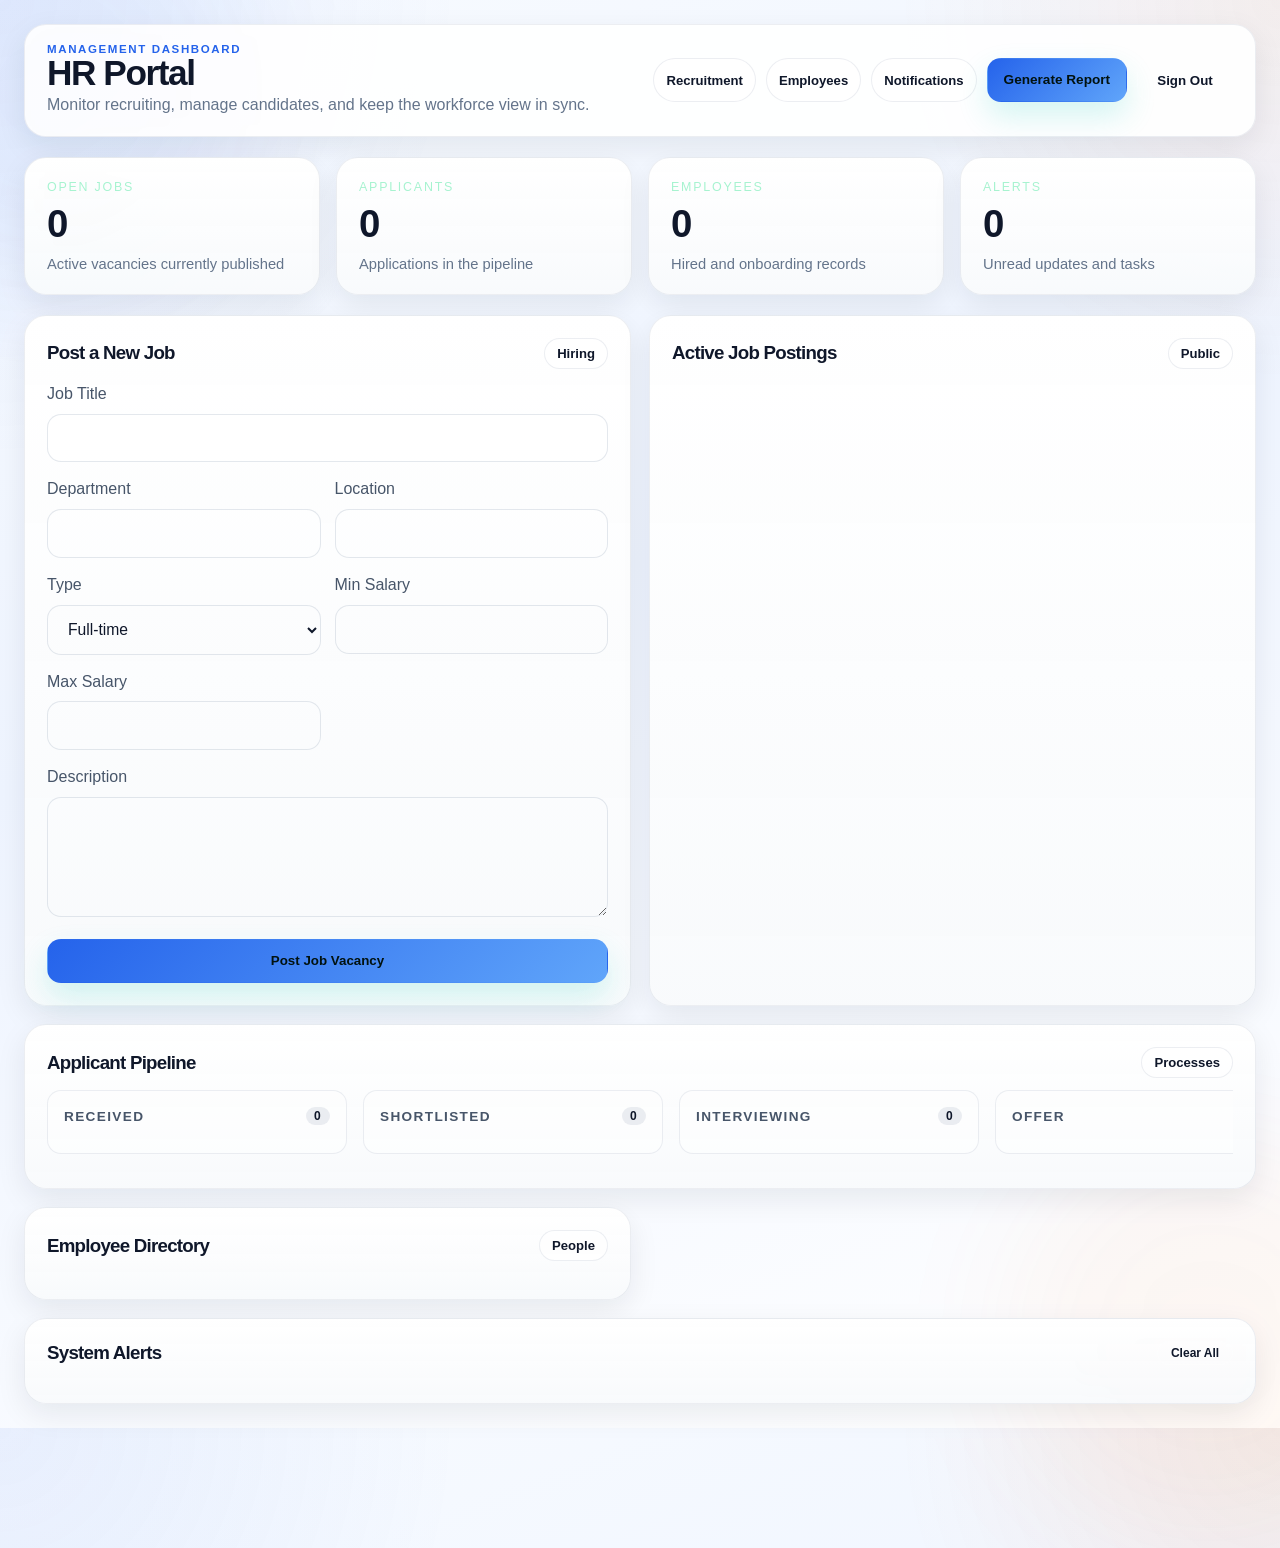
==== hr.html @ 225e4c5a "Initial commit: Complete HR and Applicant Portals with Supabase integration" ====
<!DOCTYPE html>
<html lang="en">
<head>
  <meta charset="UTF-8" />
  <meta name="viewport" content="width=device-width, initial-scale=1.0" />
  <title>Dagyes Group | HR Dashboard</title>
  <link rel="stylesheet" href="styles.css" />
</head>
<body class="animate-in">
  <div class="shell">
    <div id="status-banner" class="banner" hidden></div>

    <header class="page-header">
      <div>
        <div class="topline">Management Dashboard</div>
        <h1 id="profile-name" class="page-title">HR Portal</h1>
        <p class="subtle">Monitor recruiting, manage candidates, and keep the workforce view in sync.</p>
      </div>
      <div class="helper-row">
        <!-- Added Navigation Tags -->
        <span class="chip" data-scroll-to="job-form-section">Recruitment</span>
        <span class="chip" data-scroll-to="employee-list">Employees</span>
        <span class="chip" data-scroll-to="notification-list">Notifications</span>
        <!-- Added Report Button -->
        <button id="generate-report-btn" class="button button-primary" style="padding: 0.45rem 1rem; font-size: 0.85rem;">Generate Report</button>
        <button id="sign-out-button" class="button button-secondary">Sign Out</button>
      </div>
    </header>

    <section class="panel-grid">
      <article class="panel-card">
        <span class="metric-label">Open Jobs</span>
        <strong id="hr-metric-jobs" class="metric-value">0</strong>
        <span class="metric-foot">Active vacancies currently published</span>
      </article>
      <article class="panel-card">
        <span class="metric-label">Applicants</span>
        <strong id="hr-metric-applicants" class="metric-value">0</strong>
        <span class="metric-foot">Applications in the pipeline</span>
      </article>
      <article class="panel-card">
        <span class="metric-label">Employees</span>
        <strong id="hr-metric-employees" class="metric-value">0</strong>
        <span class="metric-foot">Hired and onboarding records</span>
      </article>
      <article class="panel-card">
        <span class="metric-label">Alerts</span>
        <strong id="hr-metric-alerts" class="metric-value">0</strong>
        <span class="metric-foot">Unread updates and tasks</span>
      </article>
    </section>

   <div class="dashboard-grid">
      <div class="card wide-6" id="job-form-section">
        <div class="section-title">
          <h3>Post a New Job</h3>
          <span class="chip">Hiring</span>
        </div>
        <form id="job-form" class="form-grid">
          <label class="full-width">Job Title <input type="text" name="title" required /></label>
          <label>Department <input type="text" name="department" /></label>
          <label>Location <input type="text" name="location" /></label>
          <label>Type 
            <select name="employment_type">
              <option value="Full-time">Full-time</option>
              <option value="Part-time">Part-time</option>
              <option value="Contract">Contract</option>
            </select>
          </label>
          <label>Min Salary <input type="number" name="salary_min" /></label>
          <label>Max Salary <input type="number" name="salary_max" /></label>
          <label class="full-width">Description <textarea name="description" required rows="3"></textarea></label>
          <button class="button button-primary full-width" type="submit">Post Job Vacancy</button>
        </form>
      </div>

      <div class="card wide-6">
        <div class="section-title">
          <h3>Active Job Postings</h3>
          <span class="chip">Public</span>
        </div>
        <div id="job-list" class="application-list"></div>
      </div>

      <div class="card wide-12">
        <div class="section-title">
          <h3>Applicant Pipeline</h3>
          <span class="chip">Processes</span>
        </div>
        <div class="kanban-board">
          <div class="kanban-col">
            <div class="kanban-header"><span>Received</span> <span class="kanban-count" id="count-received">0</span></div>
            <div id="list-received" class="application-list" style="margin-top:0;"></div>
          </div>
          <div class="kanban-col">
            <div class="kanban-header"><span>Shortlisted</span> <span class="kanban-count" id="count-shortlisted">0</span></div>
            <div id="list-shortlisted" class="application-list" style="margin-top:0;"></div>
          </div>
          <div class="kanban-col">
            <div class="kanban-header"><span>Interviewing</span> <span class="kanban-count" id="count-interviewing">0</span></div>
            <div id="list-interviewing" class="application-list" style="margin-top:0;"></div>
          </div>
          <div class="kanban-col">
            <div class="kanban-header"><span>Offer</span> <span class="kanban-count" id="count-offer">0</span></div>
            <div id="list-offer" class="application-list" style="margin-top:0;"></div>
          </div>
          <div class="kanban-col">
            <div class="kanban-header"><span>Hired</span> <span class="kanban-count" id="count-hired">0</span></div>
            <div id="list-hired" class="application-list" style="margin-top:0;"></div>
          </div>
        </div>
      </div>

      <div class="card wide-6">
        <div class="section-title">
          <h3>Employee Directory</h3>
          <span class="chip">People</span>
        </div>
        <div id="employee-list" class="application-list"></div>
      </div>

      <div class="card wide-6">
        <div class="section-title">
          <h3>System Alerts</h3>
          <button class="button button-secondary" style="padding: 0.3rem 0.8rem; font-size: 0.75rem;" data-action="clear-alerts">Clear All</button>
        </div>
        <div id="notification-list" class="application-list"></div>
      </div>
    </div>
  </div>

  <template id="job-template">
    <article class="compact-card">
      <h3 class="job-title" style="font-size: 1.1rem;"></h3>
      <p class="job-meta topline" style="margin-bottom: 0.5rem;"></p>
      <p class="job-description" style="font-size: 0.9rem; margin-bottom: 1rem;"></p>
      <p class="job-salary"></p>
      <div style="display: flex; gap: 0.5rem; margin-top:1rem;">
        <button class="button button-secondary" style="padding: 0.4rem 0.8rem; font-size: 0.85rem;" data-job-edit>Edit</button>
        <button class="button button-secondary" style="padding: 0.4rem 0.8rem; font-size: 0.85rem; color: var(--bad);" data-job-close>Close</button>
      </div>
    </article>
  </template>

  <template id="application-template">
    <article class="compact-card" style="box-shadow: none; border-color: #e2e8f0; padding: 16px;">
      <div style="display:flex; justify-content:space-between; align-items:flex-start; margin-bottom:12px;">
        <div style="display:flex; gap:12px; align-items:center;">
          <div class="app-profile-pic"></div>
          <div>
            <h3 class="app-name" style="margin:0; font-size:1.05rem;"></h3>
            <p class="app-role-name eyebrow" style="margin-top:4px;"></p>
          </div>
        </div>
        <span class="status-pill" style="font-size: 0.65rem; padding: 0.2rem 0.5rem;"></span>
      </div>
      
      <div class="app-meta" style="font-size: 0.85rem; margin-bottom: 12px; color:var(--text-muted); line-height: 1.6;"></div>
      
      <div style="display: flex; flex-wrap: wrap; gap: 6px;">
        <button class="button button-secondary" style="flex:1; padding: 0.3rem 0; font-size: 0.75rem;" data-application-action="shortlist">Shortlist</button>
        <button class="button button-secondary" style="flex:1; padding: 0.3rem 0; font-size: 0.75rem;" data-application-action="interview">Interview</button>
        <button class="button button-secondary" style="flex:1; padding: 0.3rem 0; font-size: 0.75rem;" data-application-action="offer">Offer</button>
        <button class="button button-primary" style="flex:1; padding: 0.3rem 0; font-size: 0.75rem; background: var(--good);" data-application-action="hire">Hire</button>
        <button class="button button-secondary" style="flex:1; padding: 0.3rem 0; font-size: 0.75rem; color: var(--bad);" data-application-action="reject">Reject</button>
      </div>
    </article>
  </template>

  <template id="employee-template">
    <article class="compact-card">
      <h3 class="employee-name" style="font-size: 1.1rem;"></h3>
      <p class="employee-role topline"></p>
      <p class="employee-meta" style="font-size: 0.9rem; margin: 0.5rem 0;"></p>
      <div style="display: flex; gap: 0.5rem;">
        <button class="button button-secondary" style="padding: 0.4rem 0.8rem; font-size: 0.85rem;" data-employee-status>Update Status</button>
        <button class="button button-secondary" style="padding: 0.4rem 0.8rem; font-size: 0.85rem; color: var(--warn);" data-employee-terminate>Terminate</button>
        <button class="button button-secondary" style="padding: 0.4rem 0.8rem; font-size: 0.85rem; color: var(--bad);" data-employee-remove>Remove</button>
      </div>
    </article>
  </template>

  <!-- Back to top button -->
  <button id="back-to-top" class="button button-primary" title="Back to Top">↑</button>

  <script>
    window.SUPABASE_CONFIG = {
      url: 'https://hshdlewjdrkfjoprgcqb.supabase.co',
      anonKey: 'eyJhbGciOiJIUzI1NiIsInR5cCI6IkpXVCJ9.eyJpc3MiOiJzdXBhYmFzZSIsInJlZiI6ImhzaGRsZXdqZHJrZmpvcHJnY3FiIiwicm9sZSI6ImFub24iLCJpYXQiOjE3ODQ2NzY1ODIsImV4cCI6MjEwMDI1MjU4Mn0.R5YFlKQAlfO6EPGH3rmxmF536tqLGqVcV8jcp8cD4Nw',
      googleOAuthEnabled: true,
      oauthRedirectUrl: window.location.origin + window.location.pathname
    };
  </script>
  <script type="module" src="app.js"></script>
</body>
</html>
---- styles.css ----
:root {
  --bg-0: #f8fbff;
  --bg-1: #eef4ff;
  --bg-2: #ffffff;
  --surface: rgba(255, 255, 255, 0.82);
  --surface-strong: rgba(255, 255, 255, 0.94);
  --surface-border: rgba(148, 163, 184, 0.18);
  --primary: #2563eb;
  --primary-strong: #1d4ed8;
  --accent: #f97316;
  --text-main: #0f172a;
  --text-muted: #475569;
  --text-soft: #64748b;
  --good: #22c55e;
  --bad: #fb7185;
  --warn: #fbbf24;
  --shadow-sm: 0 10px 30px rgba(15, 23, 42, 0.08);
  --shadow-lg: 0 24px 60px rgba(15, 23, 42, 0.12);
  --radius: 22px;
  --radius-sm: 14px;
  --transition: 220ms cubic-bezier(0.2, 0.8, 0.2, 1);
  --content-max: 1320px;
}

* { box-sizing: border-box; margin: 0; padding: 0; }

html { scroll-behavior: smooth; }

body {
  min-height: 100vh;
  color: var(--text-main);
  font-family: "Segoe UI Variable", "Aptos", "Segoe UI", sans-serif;
  background:
    radial-gradient(circle at top left, rgba(37, 99, 235, 0.08), transparent 24%),
    radial-gradient(circle at top right, rgba(249, 115, 22, 0.08), transparent 20%),
    linear-gradient(160deg, var(--bg-0), var(--bg-1) 42%, var(--bg-2));
  padding: 24px;
  overflow-x: hidden;
}

body::before,
body::after {
  content: "";
  position: fixed;
  inset: auto;
  width: 420px;
  height: 420px;
  border-radius: 50%;
  filter: blur(70px);
  pointer-events: none;
  opacity: 0.3;
  z-index: 0;
}

body::before {
  top: -120px;
  left: -160px;
  background: rgba(37, 99, 235, 0.18);
}

body::after {
  right: -140px;
  bottom: -120px;
  background: rgba(249, 115, 22, 0.16);
}

.animate-in {
  animation: pageEnter 700ms cubic-bezier(0.16, 1, 0.3, 1) both;
}

@keyframes pageEnter {
  from { opacity: 0; transform: translateY(18px) scale(0.99); }
  to { opacity: 1; transform: translateY(0) scale(1); }
}

@keyframes floatIn {
  from { opacity: 0; transform: translateY(14px); }
  to { opacity: 1; transform: translateY(0); }
}

@keyframes glowPulse {
  0%, 100% { box-shadow: 0 0 0 rgba(45, 212, 191, 0); }
  50% { box-shadow: 0 0 0 8px rgba(45, 212, 191, 0.06); }
}

.shell {
  position: relative;
  z-index: 1;
  width: min(var(--content-max), 100%);
  margin: 0 auto;
}

.auth-shell {
  display: grid;
  grid-template-columns: minmax(0, 1.1fr) minmax(380px, 0.9fr);
  gap: 28px;
  align-items: stretch;
  min-height: calc(100vh - 48px);
}

.hero-panel,
.login-card,
.page-header,
.section-card,
.metric-card,
.compact-card,
.panel-card,
.card {
  animation: floatIn 520ms cubic-bezier(0.16, 1, 0.3, 1) both;
}

.hero-panel {
  position: relative;
  overflow: hidden;
  border-radius: calc(var(--radius) + 6px);
  padding: clamp(28px, 4vw, 48px);
  background: linear-gradient(145deg, rgba(255,255,255,0.92), rgba(255,255,255,0.78));
  border: 1px solid var(--surface-border);
  box-shadow: var(--shadow-lg);
  backdrop-filter: blur(18px);
}

.hero-panel::before {
  content: "";
  position: absolute;
  inset: 0;
  background:
    radial-gradient(circle at 20% 20%, rgba(37, 99, 235, 0.12), transparent 26%),
    radial-gradient(circle at 80% 0%, rgba(249, 115, 22, 0.1), transparent 24%),
    linear-gradient(135deg, rgba(255,255,255,0.22), rgba(255,255,255,0));
  pointer-events: none;
}

.hero-panel > * { position: relative; z-index: 1; }

.brand-row {
  display: inline-flex;
  align-items: center;
  gap: 12px;
  padding: 10px 14px;
  border-radius: 999px;
  background: rgba(255,255,255,0.9);
  border: 1px solid var(--surface-border);
  color: var(--text-main);
  margin-bottom: 28px;
}

.brand-mark {
  width: 42px;
  height: 42px;
  border-radius: 14px;
  display: grid;
  place-items: center;
  background: linear-gradient(135deg, var(--primary), var(--accent));
  color: white;
  font-weight: 900;
  box-shadow: 0 16px 30px rgba(45, 212, 191, 0.18);
}

.hero-grid {
  display: grid;
  grid-template-columns: repeat(3, minmax(0, 1fr));
  gap: 14px;
  margin-top: 28px;
}

.hero-stat {
  padding: 18px;
  border-radius: var(--radius-sm);
  background: rgba(255,255,255,0.88);
  border: 1px solid var(--surface-border);
}

.hero-stat strong,
.panel-card strong,
.metric-value {
  display: block;
  font-size: clamp(1.6rem, 3vw, 2.4rem);
  font-weight: 800;
  letter-spacing: -0.04em;
  margin-top: 8px;
}

.hero-note {
  margin-top: 24px;
  display: grid;
  gap: 12px;
  max-width: 540px;
}

.hero-note-item {
  display: flex;
  gap: 12px;
  align-items: flex-start;
  padding: 14px 16px;
  background: rgba(255,255,255,0.84);
  border: 1px solid var(--surface-border);
  border-radius: 18px;
}

.hero-dot {
  width: 10px;
  height: 10px;
  border-radius: 50%;
  background: var(--primary);
  margin-top: 7px;
  flex: 0 0 auto;
}

.login-card {
  position: relative;
  align-self: center;
  padding: 28px;
  border-radius: calc(var(--radius) + 2px);
  background: rgba(255,255,255,0.9);
  border: 1px solid var(--surface-border);
  box-shadow: var(--shadow-lg);
  backdrop-filter: blur(18px);
}

.login-card h2,
.page-title,
.section-heading,
.card h3 {
  letter-spacing: -0.04em;
}

.page-header {
  display: flex;
  align-items: center;
  justify-content: space-between;
  gap: 18px;
  padding: 18px 22px;
  border-radius: var(--radius);
  background: rgba(255,255,255,0.9);
  border: 1px solid var(--surface-border);
  backdrop-filter: blur(18px);
  box-shadow: var(--shadow-sm);
  margin-bottom: 20px;
}

.page-title {
  font-size: clamp(1.5rem, 3vw, 2.2rem);
}

.topline,
.eyebrow {
  text-transform: uppercase;
  letter-spacing: 0.14em;
  font-size: 0.72rem;
  font-weight: 800;
  color: #2563eb;
}

h1, h2, h3, h4 {
  color: var(--text-main);
  line-height: 1.05;
}

p, label { color: var(--text-muted); line-height: 1.6; }

.subtle { color: var(--text-soft); }

.card,
.panel-card,
.section-card,
.compact-card {
  background: linear-gradient(180deg, rgba(255,255,255,0.96), rgba(248,250,252,0.94));
  border: 1px solid var(--surface-border);
  border-radius: var(--radius);
  padding: 22px;
  box-shadow: var(--shadow-sm);
  backdrop-filter: blur(18px);
  -webkit-backdrop-filter: blur(18px);
  transition: transform var(--transition), box-shadow var(--transition), border-color var(--transition);
}

.card:hover,
.panel-card:hover,
.section-card:hover,
.compact-card:hover {
  transform: translateY(-3px);
  box-shadow: var(--shadow-lg);
  border-color: rgba(255,255,255,0.18);
}

.dashboard-grid {
  display: grid;
  grid-template-columns: repeat(12, minmax(0, 1fr));
  gap: 18px;
}

.dashboard-grid > .card,
.dashboard-grid > .section-card,
.dashboard-grid > .compact-card,
.dashboard-grid > div {
  grid-column: span 12;
}

.dashboard-grid > div:has(#job-browse-list),
.dashboard-grid > div:has(#notification-list),
.dashboard-grid > .full-width { grid-column: span 12; }

.dashboard-grid .wide-2 { grid-column: span 2; }
.dashboard-grid .wide-4 { grid-column: span 4; }
.dashboard-grid .wide-6 { grid-column: span 6; }
.dashboard-grid .wide-8 { grid-column: span 8; }
.dashboard-grid .wide-12 { grid-column: span 12; }

.panel-grid {
  display: grid;
  grid-template-columns: repeat(4, minmax(0, 1fr));
  gap: 16px;
  margin-bottom: 20px;
}

.panel-card {
  min-height: 130px;
  display: flex;
  flex-direction: column;
  justify-content: space-between;
  animation: glowPulse 8s ease-in-out infinite;
}

.metric-card {
  padding: 18px 20px;
}

.metric-label {
  font-size: 0.78rem;
  letter-spacing: 0.14em;
  text-transform: uppercase;
  color: #a7f3d0;
}

.metric-value {
  color: var(--text-main);
}

.metric-foot {
  margin-top: 10px;
  color: var(--text-soft);
  font-size: 0.92rem;
}

.form-grid {
  display: grid;
  grid-template-columns: repeat(2, minmax(0, 1fr));
  gap: 14px;
}

.full-width { grid-column: 1 / -1; }

input, select, textarea {
  width: 100%;
  padding: 0.9rem 1rem;
  border-radius: 14px;
  border: 1px solid rgba(148, 163, 184, 0.25);
  background: rgba(255,255,255,0.08);
  color: var(--text-main);
  font-family: inherit;
  font-size: 0.98rem;
  transition: border-color var(--transition), box-shadow var(--transition), transform var(--transition), background var(--transition);
  margin-top: 0.45rem;
}

input::placeholder,
textarea::placeholder { color: #94a3b8; }

input:focus, select:focus, textarea:focus {
  outline: none;
  border-color: rgba(45, 212, 191, 0.85);
  box-shadow: 0 0 0 4px rgba(45, 212, 191, 0.15);
  background: rgba(255,255,255,0.12);
}

textarea { resize: vertical; min-height: 120px; }

.button {
  display: inline-flex;
  justify-content: center;
  align-items: center;
  gap: 0.5rem;
  padding: 0.9rem 1.2rem;
  border-radius: 14px;
  font-weight: 700;
  border: 1px solid transparent;
  cursor: pointer;
  transition: transform var(--transition), box-shadow var(--transition), background var(--transition), border-color var(--transition), opacity var(--transition);
  line-height: 1;
}

.button:hover { transform: translateY(-1px); }
.button:active { transform: translateY(0) scale(0.99); }

.button-primary {
  background: linear-gradient(135deg, var(--primary), #60a5fa);
  color: #02120f;
  box-shadow: 0 14px 30px rgba(45, 212, 191, 0.2);
}

.button-primary:hover {
  box-shadow: 0 18px 36px rgba(45, 212, 191, 0.26);
}

.button-secondary {
  background: rgba(255,255,255,0.08);
  border-color: rgba(255,255,255,0.12);
  color: var(--text-main);
}

.button-secondary:hover {
  background: rgba(255,255,255,0.12);
  border-color: rgba(255,255,255,0.22);
}

.button[disabled] {
  opacity: 0.55;
  cursor: not-allowed;
  transform: none;
  box-shadow: none;
}

.tabs {
  display: flex;
  gap: 0.5rem;
  padding: 0.35rem;
  border-radius: 16px;
  background: rgba(255,255,255,0.08);
  border: 1px solid rgba(255,255,255,0.1);
  margin-bottom: 1.25rem;
}

.tab-btn {
  flex: 1;
  padding: 0.75rem 1rem;
  border-radius: 12px;
  border: none;
  background: transparent;
  font-weight: 700;
  cursor: pointer;
  transition: var(--transition);
  color: var(--text-soft);
}

.tab-btn.active {
  background: rgba(255,255,255,0.96);
  color: var(--text-main);
  box-shadow: inset 0 0 0 1px rgba(255,255,255,0.12);
}

.application-list {
  display: grid;
  gap: 14px;
  margin-top: 1rem;
}

.status-pill {
  display: inline-flex;
  align-items: center;
  gap: 0.4rem;
  padding: 0.35rem 0.8rem;
  border-radius: 999px;
  font-size: 0.72rem;
  font-weight: 800;
  text-transform: uppercase;
  letter-spacing: 0.08em;
  background: rgba(255,255,255,0.9);
  border: 1px solid var(--surface-border);
}

.status-pill::before {
  content: "";
  width: 7px;
  height: 7px;
  border-radius: 50%;
  background: currentColor;
}

.status-pill[data-status="received"],
.status-pill[data-status="shortlisted"],
.status-pill[data-status="interviewing"],
.status-pill[data-status="offer"] {
  color: #dbeafe;
}

.status-pill[data-status="hired"],
.status-pill[data-status="active"] { color: #bbf7d0; }
.status-pill[data-status="rejected"],
.status-pill[data-status="terminated"] { color: #fecaca; }

/* Modern Floating Toast Notification */
.banner {
  position: fixed;
  top: 24px;
  left: 50%;
  transform: translateX(-50%);
  z-index: 9999;
  padding: 12px 24px;
  text-align: center;
  font-size: 0.95rem;
  font-weight: 600;
  border-radius: 999px;
  border: 1px solid var(--surface-border);
  backdrop-filter: blur(14px);
  -webkit-backdrop-filter: blur(14px);
  box-shadow: var(--shadow-lg);
  transition: opacity 0.3s ease, transform 0.3s ease;
  max-width: 90vw;
  width: max-content;
}

.banner[hidden] {
  display: block !important;
  opacity: 0;
  transform: translate(-50%, -10px);
  pointer-events: none;
}

.banner[data-kind="error"] { background: rgba(251, 113, 133, 0.9); color: #fff; border-color: #f43f5e; }
.banner[data-kind="success"] { background: rgba(34, 197, 94, 0.9); color: #fff; border-color: #10b981; }
.banner[data-kind="info"] { background: rgba(37, 99, 235, 0.9); color: #fff; border-color: #3b82f6; }

.banner[data-kind="error"] { background: rgba(251, 113, 133, 0.12); color: #9f1239; }
.banner[data-kind="success"] { background: rgba(34, 197, 94, 0.12); color: #166534; }
.banner[data-kind="info"] { background: rgba(37, 99, 235, 0.08); color: #1e3a8a; }

.section-title {
  display: flex;
  align-items: center;
  justify-content: space-between;
  gap: 12px;
  margin-bottom: 12px;
}

.section-title h3,
.section-title h2 {
  margin: 0;
}

.divider {
  width: 100%;
  height: 1px;
  margin: 18px 0;
  background: linear-gradient(90deg, transparent, rgba(255,255,255,0.15), transparent);
}

.helper-row {
  display: flex;
  gap: 10px;
  flex-wrap: wrap;
}

.chip {
  display: inline-flex;
  align-items: center;
  gap: 0.4rem;
  padding: 0.45rem 0.75rem;
  border-radius: 999px;
  border: 1px solid var(--surface-border);
  background: rgba(255,255,255,0.86);
  color: var(--text-main);
  font-size: 0.82rem;
  font-weight: 700;
}

.app-header {
  display: flex;
  justify-content: space-between;
  align-items: center;
  gap: 20px;
  margin-bottom: 20px;
}

.meta-grid {
  display: grid;
  gap: 16px;
  grid-template-columns: repeat(auto-fit, minmax(180px, 1fr));
}

.subtle-card {
  padding: 16px;
  border-radius: 18px;
  background: rgba(255,255,255,0.06);
  border: 1px solid rgba(255,255,255,0.1);
}

[hidden] { display: none !important; }

a { color: #2563eb; text-decoration: none; }
a:hover { text-decoration: underline; }

::selection { background: rgba(45, 212, 191, 0.3); color: var(--text-main); }

@media (max-width: 1100px) {
  .auth-shell { grid-template-columns: 1fr; }
  .hero-panel { min-height: auto; }
  .panel-grid { grid-template-columns: repeat(2, minmax(0, 1fr)); }
}

@media (max-width: 800px) {
  body { padding: 16px; }
  .app-header,
  .page-header { flex-direction: column; align-items: stretch; }
  .panel-grid { grid-template-columns: 1fr; }
  .form-grid { grid-template-columns: 1fr; }
  .hero-grid { grid-template-columns: 1fr; }
  .dashboard-grid { gap: 14px; }
}

@media (prefers-reduced-motion: reduce) {
  *, *::before, *::after {
    animation-duration: 0.01ms !important;
    animation-iteration-count: 1 !important;
    transition-duration: 0.01ms !important;
    scroll-behavior: auto !important;
  }
}

/* Kanban Pipeline Styles */
.kanban-board {
  display: flex;
  gap: 16px;
  overflow-x: auto;
  padding-bottom: 12px;
  align-items: flex-start;
}
.kanban-col {
  min-width: 300px;
  flex: 1;
  background: rgba(255,255,255,0.4);
  border: 1px solid var(--surface-border);
  border-radius: var(--radius-sm);
  padding: 16px;
  display: flex;
  flex-direction: column;
  gap: 12px;
}
.kanban-header {
  font-size: 0.85rem;
  font-weight: 800;
  text-transform: uppercase;
  letter-spacing: 0.1em;
  color: var(--text-muted);
  display: flex;
  justify-content: space-between;
  align-items: center;
}
.kanban-count {
  background: var(--surface-border);
  padding: 2px 8px;
  border-radius: 999px;
  font-size: 0.75rem;
  color: var(--text-main);
}

/* Notification Interactive Styles */
.notification-card {
  transition: transform 0.2s, box-shadow 0.2s;
}
.notification-card.unread {
  background: rgba(255,255,255,0.95) !important;
  border-left: 4px solid var(--primary) !important;
}
.notification-card.read {
  background: rgba(255,255,255,0.4) !important;
  border-left: 4px solid transparent !important;
  opacity: 0.8;
}
.notification-card:hover {
  transform: translateY(-2px);
  box-shadow: var(--shadow-sm);
}

/* Custom Input Icons & Separators */
.input-icon-wrap { position: relative; display: flex; align-items: center; width: 100%; }
.input-icon-wrap input { padding-right: 2.8rem; }
.icon-btn { 
  position: absolute; right: 10px; top: 12px; background: none; border: none; 
  color: var(--text-soft); cursor: pointer; padding: 4px; transition: color var(--transition); 
}
.icon-btn:hover { color: var(--text-main); }
.divider-text { 
  display: flex; align-items: center; text-align: center; margin: 1.8rem 0; 
  color: var(--text-soft); font-size: 0.85rem; font-weight: 700; letter-spacing: 0.1em; 
}
.divider-text::before, .divider-text::after { content: ''; flex: 1; border-bottom: 1px solid var(--surface-border); }
.divider-text span { padding: 0 14px; }

/* Password Strength Indicator */
.password-reqs { 
  display: flex; flex-direction: column; gap: 6px; font-size: 0.82rem; 
  color: var(--text-soft); margin-top: -6px; margin-bottom: 10px; padding-left: 4px;
}
.req-item { display: flex; align-items: center; gap: 8px; transition: color var(--transition); }
.req-icon::before { content: "○"; display: inline-block; width: 14px; font-size: 0.9rem; }
.req-item.valid { color: var(--good); }
.req-item.valid .req-icon::before { content: "✓"; font-weight: 800; font-size: 1rem; }

/* Interactive Header Chips */
.chip[data-scroll-to] {
  cursor: pointer;
  transition: var(--transition);
}
.chip[data-scroll-to]:hover {
  background: var(--primary);
  color: white;
  border-color: var(--primary);
}

/* Modal Dialogs */
.modal-dialog {
  border: none; 
  border-radius: var(--radius); 
  padding: 24px;
  background: var(--surface-strong); 
  box-shadow: var(--shadow-lg);
  max-width: 420px; 
  width: 100%; 
  margin: auto;
  backdrop-filter: blur(14px); 
  color: var(--text-main);
  animation: floatIn 0.3s ease-out;
}
.modal-dialog::backdrop { 
  background: rgba(15, 23, 42, 0.5); 
  backdrop-filter: blur(4px); 
}
.modal-dialog h3 { 
  margin-top: 0; 
  margin-bottom: 8px; 
}

/* Overflow & Mobile Fixes for Cards */
.compact-card {
  overflow-wrap: break-word;
  word-break: normal; /* Removes the awkward vertical letter stacking */
  max-width: 100%;
}
.app-meta {
  width: 100%;
  overflow: hidden;
}

/* Stop buttons and status pills from breaking text vertically */
.compact-card .button, 
.status-pill {
  white-space: nowrap;
  flex: 1 1 auto;
}

/* Force flex containers to wrap to the next line instead of squishing */
.compact-card > div[style*="display: flex"],
.compact-card > div[style*="display:flex"] {
  flex-wrap: wrap;
  gap: 12px;
}

/* Back to Top Button */
#back-to-top {
  position: fixed;
  bottom: 24px;
  right: 24px;
  z-index: 1000;
  border-radius: 50%;
  width: 50px;
  height: 50px;
  padding: 0;
  display: flex;
  align-items: center;
  justify-content: center;
  font-size: 1.4rem;
  font-weight: bold;
  opacity: 0;
  visibility: hidden;
  transition: opacity var(--transition), visibility var(--transition), transform var(--transition);
  box-shadow: var(--shadow-lg);
}
#back-to-top.visible {
  opacity: 1;
  visibility: visible;
  transform: translateY(0);
}
#back-to-top:hover {
  transform: translateY(-4px);
}
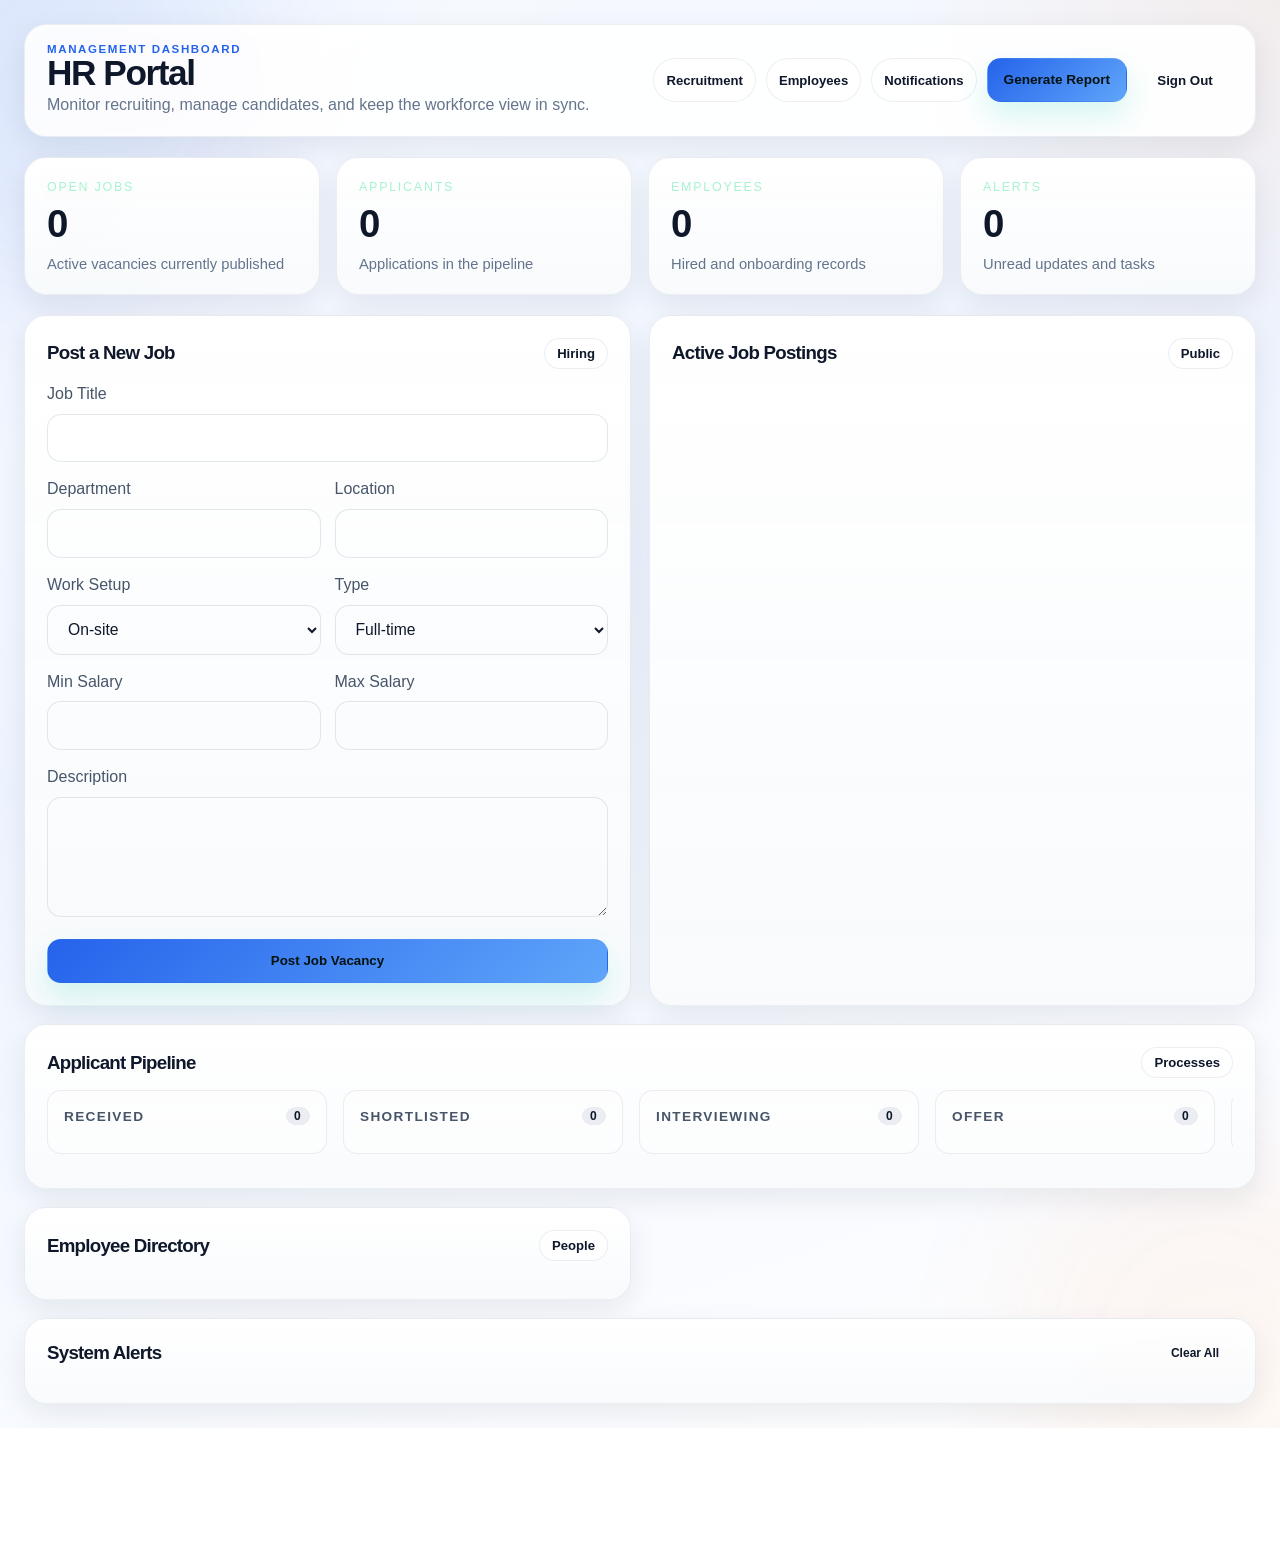
==== commit 3c108e04: "update" ====
--- a/hr.html
+++ b/hr.html
@@ -17,11 +17,9 @@
         <p class="subtle">Monitor recruiting, manage candidates, and keep the workforce view in sync.</p>
       </div>
       <div class="helper-row">
-        <!-- Added Navigation Tags -->
         <span class="chip" data-scroll-to="job-form-section">Recruitment</span>
         <span class="chip" data-scroll-to="employee-list">Employees</span>
         <span class="chip" data-scroll-to="notification-list">Notifications</span>
-        <!-- Added Report Button -->
         <button id="generate-report-btn" class="button button-primary" style="padding: 0.45rem 1rem; font-size: 0.85rem;">Generate Report</button>
         <button id="sign-out-button" class="button button-secondary">Sign Out</button>
       </div>
@@ -60,6 +58,13 @@
           <label class="full-width">Job Title <input type="text" name="title" required /></label>
           <label>Department <input type="text" name="department" /></label>
           <label>Location <input type="text" name="location" /></label>
+          <label>Work Setup 
+            <select name="work_location">
+              <option value="On-site">On-site</option>
+              <option value="Remote">Remote</option>
+              <option value="Hybrid">Hybrid</option>
+            </select>
+          </label>
           <label>Type 
             <select name="employment_type">
               <option value="Full-time">Full-time</option>
--- a/styles.css
+++ b/styles.css
@@ -22,9 +22,14 @@
   --content-max: 1320px;
 }
 
+/* Base Reset & Zero Overflow */
 * { box-sizing: border-box; margin: 0; padding: 0; }
 
-html { scroll-behavior: smooth; }
+html, body { 
+  scroll-behavior: smooth; 
+  max-width: 100vw; 
+  overflow-x: hidden; 
+}
 
 body {
   min-height: 100vh;
@@ -35,579 +40,354 @@
     radial-gradient(circle at top right, rgba(249, 115, 22, 0.08), transparent 20%),
     linear-gradient(160deg, var(--bg-0), var(--bg-1) 42%, var(--bg-2));
   padding: 24px;
-  overflow-x: hidden;
 }
 
 body::before,
 body::after {
-  content: "";
-  position: fixed;
-  inset: auto;
-  width: 420px;
-  height: 420px;
-  border-radius: 50%;
-  filter: blur(70px);
-  pointer-events: none;
-  opacity: 0.3;
-  z-index: 0;
-}
-
-body::before {
-  top: -120px;
-  left: -160px;
-  background: rgba(37, 99, 235, 0.18);
-}
-
-body::after {
-  right: -140px;
-  bottom: -120px;
-  background: rgba(249, 115, 22, 0.16);
-}
-
-.animate-in {
-  animation: pageEnter 700ms cubic-bezier(0.16, 1, 0.3, 1) both;
-}
-
-@keyframes pageEnter {
-  from { opacity: 0; transform: translateY(18px) scale(0.99); }
-  to { opacity: 1; transform: translateY(0) scale(1); }
-}
-
-@keyframes floatIn {
-  from { opacity: 0; transform: translateY(14px); }
-  to { opacity: 1; transform: translateY(0); }
-}
-
-@keyframes glowPulse {
-  0%, 100% { box-shadow: 0 0 0 rgba(45, 212, 191, 0); }
-  50% { box-shadow: 0 0 0 8px rgba(45, 212, 191, 0.06); }
-}
-
-.shell {
-  position: relative;
-  z-index: 1;
-  width: min(var(--content-max), 100%);
-  margin: 0 auto;
-}
+  content: ""; position: fixed; inset: auto; width: 420px; height: 420px;
+  border-radius: 50%; filter: blur(70px); pointer-events: none; opacity: 0.3; z-index: 0;
+}
+body::before { top: -120px; left: -160px; background: rgba(37, 99, 235, 0.18); }
+body::after { right: -140px; bottom: -120px; background: rgba(249, 115, 22, 0.16); }
+
+.animate-in { animation: pageEnter 700ms cubic-bezier(0.16, 1, 0.3, 1) both; }
+@keyframes pageEnter { from { opacity: 0; transform: translateY(18px) scale(0.99); } to { opacity: 1; transform: translateY(0) scale(1); } }
+@keyframes floatIn { from { opacity: 0; transform: translateY(14px); } to { opacity: 1; transform: translateY(0); } }
+@keyframes glowPulse { 0%, 100% { box-shadow: 0 0 0 rgba(45, 212, 191, 0); } 50% { box-shadow: 0 0 0 8px rgba(45, 212, 191, 0.06); } }
+
+.shell { position: relative; z-index: 1; width: min(var(--content-max), 100%); margin: 0 auto; }
 
 .auth-shell {
-  display: grid;
-  grid-template-columns: minmax(0, 1.1fr) minmax(380px, 0.9fr);
-  gap: 28px;
-  align-items: stretch;
-  min-height: calc(100vh - 48px);
-}
-
-.hero-panel,
-.login-card,
-.page-header,
-.section-card,
-.metric-card,
-.compact-card,
-.panel-card,
-.card {
+  display: grid; grid-template-columns: minmax(0, 1.1fr) minmax(380px, 0.9fr);
+  gap: 28px; align-items: stretch; min-height: calc(100vh - 48px);
+}
+
+.hero-panel, .login-card, .page-header, .section-card, .metric-card, .compact-card, .panel-card, .card {
   animation: floatIn 520ms cubic-bezier(0.16, 1, 0.3, 1) both;
 }
 
+/* Hero Panel & Brand Modernization */
 .hero-panel {
-  position: relative;
-  overflow: hidden;
-  border-radius: calc(var(--radius) + 6px);
-  padding: clamp(28px, 4vw, 48px);
-  background: linear-gradient(145deg, rgba(255,255,255,0.92), rgba(255,255,255,0.78));
-  border: 1px solid var(--surface-border);
-  box-shadow: var(--shadow-lg);
-  backdrop-filter: blur(18px);
-}
-
+  position: relative; overflow: hidden; border-radius: calc(var(--radius) + 6px);
+  padding: clamp(28px, 4vw, 48px); background: linear-gradient(145deg, rgba(255,255,255,0.92), rgba(255,255,255,0.78));
+  border: 1px solid var(--surface-border); box-shadow: var(--shadow-lg); backdrop-filter: blur(18px);
+}
 .hero-panel::before {
-  content: "";
-  position: absolute;
-  inset: 0;
-  background:
-    radial-gradient(circle at 20% 20%, rgba(37, 99, 235, 0.12), transparent 26%),
-    radial-gradient(circle at 80% 0%, rgba(249, 115, 22, 0.1), transparent 24%),
-    linear-gradient(135deg, rgba(255,255,255,0.22), rgba(255,255,255,0));
-  pointer-events: none;
-}
-
+  content: ""; position: absolute; inset: 0; pointer-events: none;
+  background: radial-gradient(circle at 20% 20%, rgba(37, 99, 235, 0.12), transparent 26%),
+              radial-gradient(circle at 80% 0%, rgba(249, 115, 22, 0.1), transparent 24%),
+              linear-gradient(135deg, rgba(255,255,255,0.22), rgba(255,255,255,0));
+}
 .hero-panel > * { position: relative; z-index: 1; }
 
 .brand-row {
-  display: inline-flex;
-  align-items: center;
-  gap: 12px;
-  padding: 10px 14px;
-  border-radius: 999px;
-  background: rgba(255,255,255,0.9);
-  border: 1px solid var(--surface-border);
-  color: var(--text-main);
-  margin-bottom: 28px;
-}
-
+  display: inline-flex; align-items: center; gap: 14px; padding: 10px 16px 10px 10px;
+  border-radius: 999px; background: rgba(255,255,255,0.95); border: 1px solid var(--surface-border);
+  color: var(--text-main); margin-bottom: 28px; box-shadow: var(--shadow-sm);
+}
+
+/* New High-Contrast 2-Color Logo */
 .brand-mark {
-  width: 42px;
-  height: 42px;
-  border-radius: 14px;
-  display: grid;
-  place-items: center;
-  background: linear-gradient(135deg, var(--primary), var(--accent));
-  color: white;
-  font-weight: 900;
-  box-shadow: 0 16px 30px rgba(45, 212, 191, 0.18);
-}
-
-.hero-grid {
-  display: grid;
-  grid-template-columns: repeat(3, minmax(0, 1fr));
-  gap: 14px;
-  margin-top: 28px;
-}
-
-.hero-stat {
-  padding: 18px;
-  border-radius: var(--radius-sm);
-  background: rgba(255,255,255,0.88);
-  border: 1px solid var(--surface-border);
-}
-
-.hero-stat strong,
-.panel-card strong,
-.metric-value {
-  display: block;
-  font-size: clamp(1.6rem, 3vw, 2.4rem);
-  font-weight: 800;
-  letter-spacing: -0.04em;
-  margin-top: 8px;
-}
-
-.hero-note {
-  margin-top: 24px;
-  display: grid;
-  gap: 12px;
-  max-width: 540px;
-}
-
-.hero-note-item {
-  display: flex;
-  gap: 12px;
-  align-items: flex-start;
-  padding: 14px 16px;
-  background: rgba(255,255,255,0.84);
-  border: 1px solid var(--surface-border);
-  border-radius: 18px;
-}
-
-.hero-dot {
-  width: 10px;
-  height: 10px;
-  border-radius: 50%;
-  background: var(--primary);
-  margin-top: 7px;
-  flex: 0 0 auto;
-}
+  width: 48px; height: 48px; border-radius: 50%; display: grid; place-items: center;
+  background: linear-gradient(135deg, #0f172a 0%, #f97316 100%); color: white;
+  font-size: 1.4rem; font-weight: 900; box-shadow: 0 8px 20px rgba(15, 23, 42, 0.15);
+}
+
+/* Fluid Grid Fix for Mobile Overflow */
+.hero-grid { 
+  display: grid; 
+  grid-template-columns: repeat(auto-fit, minmax(200px, 1fr)); 
+  gap: 16px; 
+  margin-top: 28px; 
+}
+.hero-stat { padding: 18px; border-radius: var(--radius-sm); background: rgba(255,255,255,0.88); border: 1px solid var(--surface-border); }
+.hero-stat strong, .panel-card strong, .metric-value { display: block; font-size: clamp(1.6rem, 3vw, 2.4rem); font-weight: 800; letter-spacing: -0.04em; margin-top: 8px; }
+
+.hero-note { margin-top: 24px; display: grid; grid-template-columns: 1fr; gap: 12px; max-width: 100%; }
+.hero-note-item { display: flex; gap: 12px; align-items: flex-start; padding: 14px 16px; background: rgba(255,255,255,0.84); border: 1px solid var(--surface-border); border-radius: 18px; }
+.hero-dot { width: 10px; height: 10px; border-radius: 50%; background: var(--primary); margin-top: 7px; flex: 0 0 auto; }
 
 .login-card {
-  position: relative;
-  align-self: center;
-  padding: 28px;
-  border-radius: calc(var(--radius) + 2px);
-  background: rgba(255,255,255,0.9);
-  border: 1px solid var(--surface-border);
-  box-shadow: var(--shadow-lg);
-  backdrop-filter: blur(18px);
-}
-
-.login-card h2,
-.page-title,
-.section-heading,
-.card h3 {
-  letter-spacing: -0.04em;
-}
+  position: relative; align-self: center; padding: 28px; border-radius: calc(var(--radius) + 2px);
+  background: rgba(255,255,255,0.9); border: 1px solid var(--surface-border);
+  box-shadow: var(--shadow-lg); backdrop-filter: blur(18px); width: 100%; box-sizing: border-box;
+}
+
+.login-card h2, .page-title, .section-heading, .card h3 { letter-spacing: -0.04em; }
 
 .page-header {
-  display: flex;
-  align-items: center;
-  justify-content: space-between;
-  gap: 18px;
-  padding: 18px 22px;
-  border-radius: var(--radius);
-  background: rgba(255,255,255,0.9);
-  border: 1px solid var(--surface-border);
-  backdrop-filter: blur(18px);
-  box-shadow: var(--shadow-sm);
-  margin-bottom: 20px;
-}
-
-.page-title {
-  font-size: clamp(1.5rem, 3vw, 2.2rem);
-}
-
-.topline,
-.eyebrow {
-  text-transform: uppercase;
-  letter-spacing: 0.14em;
-  font-size: 0.72rem;
-  font-weight: 800;
-  color: #2563eb;
-}
-
-h1, h2, h3, h4 {
-  color: var(--text-main);
-  line-height: 1.05;
-}
-
+  display: flex; align-items: center; justify-content: space-between; gap: 18px;
+  padding: 18px 22px; border-radius: var(--radius); background: rgba(255,255,255,0.9);
+  border: 1px solid var(--surface-border); backdrop-filter: blur(18px); box-shadow: var(--shadow-sm); margin-bottom: 20px;
+}
+.page-title { font-size: clamp(1.5rem, 3vw, 2.2rem); }
+.topline, .eyebrow { text-transform: uppercase; letter-spacing: 0.14em; font-size: 0.72rem; font-weight: 800; color: #2563eb; }
+h1, h2, h3, h4 { color: var(--text-main); line-height: 1.05; }
 p, label { color: var(--text-muted); line-height: 1.6; }
-
 .subtle { color: var(--text-soft); }
 
-.card,
-.panel-card,
-.section-card,
-.compact-card {
+/* Card Foundations */
+.card, .panel-card, .section-card, .compact-card {
   background: linear-gradient(180deg, rgba(255,255,255,0.96), rgba(248,250,252,0.94));
-  border: 1px solid var(--surface-border);
-  border-radius: var(--radius);
-  padding: 22px;
-  box-shadow: var(--shadow-sm);
-  backdrop-filter: blur(18px);
-  -webkit-backdrop-filter: blur(18px);
+  border: 1px solid var(--surface-border); border-radius: var(--radius); padding: 22px;
+  box-shadow: var(--shadow-sm); backdrop-filter: blur(18px); -webkit-backdrop-filter: blur(18px);
   transition: transform var(--transition), box-shadow var(--transition), border-color var(--transition);
-}
-
-.card:hover,
-.panel-card:hover,
-.section-card:hover,
-.compact-card:hover {
-  transform: translateY(-3px);
-  box-shadow: var(--shadow-lg);
-  border-color: rgba(255,255,255,0.18);
-}
-
-.dashboard-grid {
-  display: grid;
-  grid-template-columns: repeat(12, minmax(0, 1fr));
-  gap: 18px;
-}
-
-.dashboard-grid > .card,
-.dashboard-grid > .section-card,
-.dashboard-grid > .compact-card,
-.dashboard-grid > div {
-  grid-column: span 12;
-}
-
-.dashboard-grid > div:has(#job-browse-list),
-.dashboard-grid > div:has(#notification-list),
-.dashboard-grid > .full-width { grid-column: span 12; }
-
+  width: 100%; box-sizing: border-box; 
+}
+.card:hover, .panel-card:hover, .section-card:hover, .compact-card:hover {
+  transform: translateY(-3px); box-shadow: var(--shadow-lg); border-color: rgba(255,255,255,0.18);
+}
+
+/* Grid Layouts */
+.dashboard-grid { display: grid; grid-template-columns: repeat(12, minmax(0, 1fr)); gap: 18px; width: 100%; }
+.dashboard-grid > .card, .dashboard-grid > .section-card, .dashboard-grid > .compact-card, .dashboard-grid > div { grid-column: span 12; }
+.dashboard-grid > div:has(#job-browse-list), .dashboard-grid > div:has(#notification-list), .dashboard-grid > .full-width { grid-column: span 12; }
 .dashboard-grid .wide-2 { grid-column: span 2; }
 .dashboard-grid .wide-4 { grid-column: span 4; }
+.dashboard-grid .wide-5 { grid-column: span 5; }
 .dashboard-grid .wide-6 { grid-column: span 6; }
+.dashboard-grid .wide-7 { grid-column: span 7; }
 .dashboard-grid .wide-8 { grid-column: span 8; }
 .dashboard-grid .wide-12 { grid-column: span 12; }
 
-.panel-grid {
-  display: grid;
-  grid-template-columns: repeat(4, minmax(0, 1fr));
-  gap: 16px;
-  margin-bottom: 20px;
-}
-
-.panel-card {
-  min-height: 130px;
-  display: flex;
-  flex-direction: column;
-  justify-content: space-between;
-  animation: glowPulse 8s ease-in-out infinite;
-}
-
-.metric-card {
-  padding: 18px 20px;
-}
-
-.metric-label {
-  font-size: 0.78rem;
-  letter-spacing: 0.14em;
-  text-transform: uppercase;
-  color: #a7f3d0;
-}
-
-.metric-value {
-  color: var(--text-main);
-}
-
-.metric-foot {
-  margin-top: 10px;
-  color: var(--text-soft);
-  font-size: 0.92rem;
-}
-
-.form-grid {
-  display: grid;
-  grid-template-columns: repeat(2, minmax(0, 1fr));
-  gap: 14px;
-}
-
+.panel-grid { display: grid; grid-template-columns: repeat(4, minmax(0, 1fr)); gap: 16px; margin-bottom: 20px; }
+.panel-card { min-height: 130px; display: flex; flex-direction: column; justify-content: space-between; animation: glowPulse 8s ease-in-out infinite; }
+.metric-card { padding: 18px 20px; }
+.metric-label { font-size: 0.78rem; letter-spacing: 0.14em; text-transform: uppercase; color: #a7f3d0; }
+.metric-value { color: var(--text-main); }
+.metric-foot { margin-top: 10px; color: var(--text-soft); font-size: 0.92rem; }
+
+.form-grid { display: grid; grid-template-columns: repeat(2, minmax(0, 1fr)); gap: 14px; }
 .full-width { grid-column: 1 / -1; }
 
 input, select, textarea {
-  width: 100%;
-  padding: 0.9rem 1rem;
-  border-radius: 14px;
-  border: 1px solid rgba(148, 163, 184, 0.25);
-  background: rgba(255,255,255,0.08);
-  color: var(--text-main);
-  font-family: inherit;
-  font-size: 0.98rem;
-  transition: border-color var(--transition), box-shadow var(--transition), transform var(--transition), background var(--transition);
-  margin-top: 0.45rem;
-}
-
-input::placeholder,
-textarea::placeholder { color: #94a3b8; }
-
+  width: 100%; padding: 0.9rem 1rem; border-radius: 14px; border: 1px solid rgba(148, 163, 184, 0.25);
+  background: rgba(255,255,255,0.08); color: var(--text-main); font-family: inherit; font-size: 0.98rem;
+  transition: border-color var(--transition), box-shadow var(--transition), background var(--transition); margin-top: 0.45rem;
+}
+input::placeholder, textarea::placeholder { color: #94a3b8; }
 input:focus, select:focus, textarea:focus {
-  outline: none;
-  border-color: rgba(45, 212, 191, 0.85);
-  box-shadow: 0 0 0 4px rgba(45, 212, 191, 0.15);
-  background: rgba(255,255,255,0.12);
-}
-
+  outline: none; border-color: rgba(45, 212, 191, 0.85); box-shadow: 0 0 0 4px rgba(45, 212, 191, 0.15); background: rgba(255,255,255,0.12);
+}
 textarea { resize: vertical; min-height: 120px; }
 
+/* Robust Button Styling */
+.button, .status-pill, .chip, .tab-btn {
+  white-space: nowrap !important;
+  word-break: keep-all !important; 
+  overflow-wrap: normal !important;
+}
+
 .button {
-  display: inline-flex;
-  justify-content: center;
-  align-items: center;
-  gap: 0.5rem;
-  padding: 0.9rem 1.2rem;
-  border-radius: 14px;
-  font-weight: 700;
-  border: 1px solid transparent;
-  cursor: pointer;
-  transition: transform var(--transition), box-shadow var(--transition), background var(--transition), border-color var(--transition), opacity var(--transition);
-  line-height: 1;
-}
-
+  display: inline-flex; justify-content: center; align-items: center; gap: 0.5rem;
+  padding: 0.9rem 1.2rem; border-radius: 14px; font-weight: 700; border: 1px solid transparent;
+  cursor: pointer; transition: all var(--transition); line-height: 1; flex-shrink: 0;
+}
 .button:hover { transform: translateY(-1px); }
 .button:active { transform: translateY(0) scale(0.99); }
-
-.button-primary {
-  background: linear-gradient(135deg, var(--primary), #60a5fa);
-  color: #02120f;
-  box-shadow: 0 14px 30px rgba(45, 212, 191, 0.2);
-}
-
-.button-primary:hover {
-  box-shadow: 0 18px 36px rgba(45, 212, 191, 0.26);
-}
-
-.button-secondary {
-  background: rgba(255,255,255,0.08);
-  border-color: rgba(255,255,255,0.12);
-  color: var(--text-main);
-}
-
-.button-secondary:hover {
-  background: rgba(255,255,255,0.12);
-  border-color: rgba(255,255,255,0.22);
-}
-
-.button[disabled] {
-  opacity: 0.55;
-  cursor: not-allowed;
-  transform: none;
-  box-shadow: none;
-}
-
-.tabs {
-  display: flex;
-  gap: 0.5rem;
-  padding: 0.35rem;
-  border-radius: 16px;
-  background: rgba(255,255,255,0.08);
-  border: 1px solid rgba(255,255,255,0.1);
-  margin-bottom: 1.25rem;
-}
-
-.tab-btn {
-  flex: 1;
-  padding: 0.75rem 1rem;
-  border-radius: 12px;
-  border: none;
-  background: transparent;
-  font-weight: 700;
-  cursor: pointer;
-  transition: var(--transition);
-  color: var(--text-soft);
-}
-
-.tab-btn.active {
-  background: rgba(255,255,255,0.96);
-  color: var(--text-main);
-  box-shadow: inset 0 0 0 1px rgba(255,255,255,0.12);
-}
-
-.application-list {
-  display: grid;
-  gap: 14px;
-  margin-top: 1rem;
-}
+.button-primary { background: linear-gradient(135deg, var(--primary), #60a5fa); color: #02120f; box-shadow: 0 14px 30px rgba(45, 212, 191, 0.2); }
+.button-primary:hover { box-shadow: 0 18px 36px rgba(45, 212, 191, 0.26); }
+.button-secondary { background: rgba(255,255,255,0.08); border-color: rgba(255,255,255,0.12); color: var(--text-main); }
+.button-secondary:hover { background: rgba(255,255,255,0.12); border-color: rgba(255,255,255,0.22); }
+.button[disabled] { opacity: 0.55; cursor: not-allowed; transform: none; box-shadow: none; }
+
+.tabs { display: flex; gap: 0.5rem; padding: 0.35rem; border-radius: 16px; background: rgba(255,255,255,0.08); border: 1px solid rgba(255,255,255,0.1); margin-bottom: 1.25rem; }
+.tab-btn { flex: 1; padding: 0.75rem 1rem; border-radius: 12px; border: none; background: transparent; font-weight: 700; cursor: pointer; transition: var(--transition); color: var(--text-soft); }
+.tab-btn.active { background: rgba(255,255,255,0.96); color: var(--text-main); box-shadow: inset 0 0 0 1px rgba(255,255,255,0.12); }
+
+.application-list { display: grid; gap: 14px; margin-top: 1rem; }
 
 .status-pill {
-  display: inline-flex;
-  align-items: center;
-  gap: 0.4rem;
-  padding: 0.35rem 0.8rem;
-  border-radius: 999px;
-  font-size: 0.72rem;
-  font-weight: 800;
-  text-transform: uppercase;
-  letter-spacing: 0.08em;
-  background: rgba(255,255,255,0.9);
-  border: 1px solid var(--surface-border);
-}
-
-.status-pill::before {
-  content: "";
-  width: 7px;
-  height: 7px;
-  border-radius: 50%;
-  background: currentColor;
-}
-
-.status-pill[data-status="received"],
-.status-pill[data-status="shortlisted"],
-.status-pill[data-status="interviewing"],
-.status-pill[data-status="offer"] {
-  color: #dbeafe;
-}
-
-.status-pill[data-status="hired"],
-.status-pill[data-status="active"] { color: #bbf7d0; }
-.status-pill[data-status="rejected"],
-.status-pill[data-status="terminated"] { color: #fecaca; }
+  display: inline-flex; align-items: center; gap: 0.4rem; padding: 0.35rem 0.8rem;
+  border-radius: 999px; font-size: 0.72rem; font-weight: 800; text-transform: uppercase;
+  letter-spacing: 0.08em; background: rgba(255,255,255,0.9); border: 1px solid var(--surface-border);
+}
+.status-pill::before { content: ""; width: 7px; height: 7px; border-radius: 50%; background: currentColor; }
+.status-pill[data-status="received"], .status-pill[data-status="shortlisted"], .status-pill[data-status="interviewing"], .status-pill[data-status="offer"] { color: #dbeafe; }
+.status-pill[data-status="hired"], .status-pill[data-status="active"] { color: #bbf7d0; }
+.status-pill[data-status="rejected"], .status-pill[data-status="terminated"] { color: #fecaca; }
 
 /* Modern Floating Toast Notification */
 .banner {
-  position: fixed;
-  top: 24px;
-  left: 50%;
-  transform: translateX(-50%);
-  z-index: 9999;
-  padding: 12px 24px;
-  text-align: center;
-  font-size: 0.95rem;
-  font-weight: 600;
-  border-radius: 999px;
-  border: 1px solid var(--surface-border);
-  backdrop-filter: blur(14px);
-  -webkit-backdrop-filter: blur(14px);
-  box-shadow: var(--shadow-lg);
-  transition: opacity 0.3s ease, transform 0.3s ease;
-  max-width: 90vw;
-  width: max-content;
-}
-
-.banner[hidden] {
-  display: block !important;
-  opacity: 0;
-  transform: translate(-50%, -10px);
-  pointer-events: none;
-}
-
+  position: fixed; top: 24px; left: 50%; transform: translateX(-50%); z-index: 9999;
+  padding: 12px 24px; text-align: center; font-size: 0.95rem; font-weight: 600;
+  border-radius: 999px; border: 1px solid var(--surface-border); backdrop-filter: blur(14px);
+  -webkit-backdrop-filter: blur(14px); box-shadow: var(--shadow-lg);
+  transition: opacity 0.3s ease, transform 0.3s ease; max-width: 90vw; width: max-content;
+}
+.banner[hidden] { display: block !important; opacity: 0; transform: translate(-50%, -10px); pointer-events: none; }
 .banner[data-kind="error"] { background: rgba(251, 113, 133, 0.9); color: #fff; border-color: #f43f5e; }
 .banner[data-kind="success"] { background: rgba(34, 197, 94, 0.9); color: #fff; border-color: #10b981; }
 .banner[data-kind="info"] { background: rgba(37, 99, 235, 0.9); color: #fff; border-color: #3b82f6; }
 
-.banner[data-kind="error"] { background: rgba(251, 113, 133, 0.12); color: #9f1239; }
-.banner[data-kind="success"] { background: rgba(34, 197, 94, 0.12); color: #166534; }
-.banner[data-kind="info"] { background: rgba(37, 99, 235, 0.08); color: #1e3a8a; }
-
-.section-title {
-  display: flex;
-  align-items: center;
-  justify-content: space-between;
-  gap: 12px;
-  margin-bottom: 12px;
-}
-
-.section-title h3,
-.section-title h2 {
-  margin: 0;
-}
-
-.divider {
-  width: 100%;
-  height: 1px;
-  margin: 18px 0;
-  background: linear-gradient(90deg, transparent, rgba(255,255,255,0.15), transparent);
-}
-
-.helper-row {
-  display: flex;
-  gap: 10px;
-  flex-wrap: wrap;
-}
-
-.chip {
-  display: inline-flex;
-  align-items: center;
-  gap: 0.4rem;
-  padding: 0.45rem 0.75rem;
-  border-radius: 999px;
-  border: 1px solid var(--surface-border);
-  background: rgba(255,255,255,0.86);
-  color: var(--text-main);
-  font-size: 0.82rem;
-  font-weight: 700;
-}
-
-.app-header {
-  display: flex;
-  justify-content: space-between;
-  align-items: center;
-  gap: 20px;
-  margin-bottom: 20px;
-}
-
-.meta-grid {
-  display: grid;
-  gap: 16px;
-  grid-template-columns: repeat(auto-fit, minmax(180px, 1fr));
-}
-
-.subtle-card {
-  padding: 16px;
-  border-radius: 18px;
-  background: rgba(255,255,255,0.06);
-  border: 1px solid rgba(255,255,255,0.1);
-}
-
+.section-title { display: flex; align-items: center; justify-content: space-between; gap: 12px; margin-bottom: 12px; }
+.section-title h3, .section-title h2 { margin: 0; }
+.divider { width: 100%; height: 1px; margin: 18px 0; background: linear-gradient(90deg, transparent, rgba(255,255,255,0.15), transparent); }
+
+.helper-row { display: flex; gap: 10px; flex-wrap: wrap; }
+.chip { display: inline-flex; align-items: center; gap: 0.4rem; padding: 0.45rem 0.75rem; border-radius: 999px; border: 1px solid var(--surface-border); background: rgba(255,255,255,0.86); color: var(--text-main); font-size: 0.82rem; font-weight: 700; }
+.chip[data-scroll-to] { cursor: pointer; transition: var(--transition); }
+.chip[data-scroll-to]:hover { background: var(--primary); color: white; border-color: var(--primary); }
+
+.app-header { display: flex; justify-content: space-between; align-items: center; gap: 20px; margin-bottom: 20px; }
 [hidden] { display: none !important; }
-
 a { color: #2563eb; text-decoration: none; }
 a:hover { text-decoration: underline; }
 
-::selection { background: rgba(45, 212, 191, 0.3); color: var(--text-main); }
-
-@media (max-width: 1100px) {
+/* Custom Input Icons & Separators */
+.input-icon-wrap { position: relative; display: flex; align-items: center; width: 100%; }
+.input-icon-wrap input { padding-right: 2.8rem; }
+.icon-btn { position: absolute; right: 10px; top: 12px; background: none; border: none; color: var(--text-soft); cursor: pointer; padding: 4px; transition: color var(--transition); }
+.icon-btn:hover { color: var(--text-main); }
+.divider-text { display: flex; align-items: center; text-align: center; margin: 1.8rem 0; color: var(--text-soft); font-size: 0.85rem; font-weight: 700; letter-spacing: 0.1em; }
+.divider-text::before, .divider-text::after { content: ''; flex: 1; border-bottom: 1px solid var(--surface-border); }
+.divider-text span { padding: 0 14px; }
+
+/* Password Strength Indicator */
+.password-reqs { display: flex; flex-direction: column; gap: 6px; font-size: 0.82rem; color: var(--text-soft); margin-top: -6px; margin-bottom: 10px; padding-left: 4px; }
+.req-item { display: flex; align-items: center; gap: 8px; transition: color var(--transition); }
+.req-icon::before { content: "○"; display: inline-block; width: 14px; font-size: 0.9rem; }
+.req-item.valid { color: var(--good); }
+.req-item.valid .req-icon::before { content: "✓"; font-weight: 800; font-size: 1rem; }
+
+/* Modal Dialogs */
+.modal-dialog { border: none; border-radius: var(--radius); padding: 24px; background: var(--surface-strong); box-shadow: var(--shadow-lg); max-width: 420px; width: 100%; margin: auto; backdrop-filter: blur(14px); color: var(--text-main); animation: floatIn 0.3s ease-out; }
+.modal-dialog::backdrop { background: rgba(15, 23, 42, 0.5); backdrop-filter: blur(4px); }
+.modal-dialog h3 { margin-top: 0; margin-bottom: 8px; }
+
+/* -------------------------------------------
+   CARD OVERFLOW & FLEX WRAPPING FIXES 
+---------------------------------------------*/
+.compact-card {
+  overflow-wrap: break-word;
+  word-break: normal;
+  max-width: 100%;
+  box-sizing: border-box;
+}
+
+.app-meta, .job-description, .browse-description {
+  width: 100%;
+  overflow: hidden;
+  text-overflow: ellipsis;
+}
+
+.compact-card .button, 
+.status-pill {
+  white-space: nowrap;
+  flex: 1 1 auto;
+  text-align: center;
+}
+
+.compact-card > div[style*="display: flex"],
+.compact-card > div[style*="display:flex"] {
+  flex-wrap: wrap;
+  gap: 12px;
+  max-width: 100%;
+}
+
+img {
+  max-width: 100%;
+  height: auto;
+}
+
+/* Kanban Pipeline Styles */
+.kanban-board {
+  display: flex; gap: 16px; overflow-x: auto; padding-bottom: 12px;
+  align-items: flex-start; -webkit-overflow-scrolling: touch; width: 100%;
+}
+.kanban-col {
+  min-width: 280px; flex: 0 0 280px; max-width: 85vw;
+  background: rgba(255,255,255,0.4); border: 1px solid var(--surface-border);
+  border-radius: var(--radius-sm); padding: 16px; display: flex; flex-direction: column; gap: 12px;
+}
+.kanban-header { font-size: 0.85rem; font-weight: 800; text-transform: uppercase; letter-spacing: 0.1em; color: var(--text-muted); display: flex; justify-content: space-between; align-items: center; }
+.kanban-count { background: var(--surface-border); padding: 2px 8px; border-radius: 999px; font-size: 0.75rem; color: var(--text-main); }
+
+/* Notification Interactive Styles */
+.notification-card { transition: transform 0.2s, box-shadow 0.2s; }
+.notification-card.unread { background: rgba(255,255,255,0.95) !important; border-left: 4px solid var(--primary) !important; }
+.notification-card.read { background: rgba(255,255,255,0.4) !important; border-left: 4px solid transparent !important; opacity: 0.8; }
+.notification-card:hover { transform: translateY(-2px); box-shadow: var(--shadow-sm); }
+
+/* Back to Top Button */
+#back-to-top {
+  position: fixed; bottom: 24px; right: 24px; z-index: 1000; border-radius: 50%;
+  width: 50px; height: 50px; padding: 0; display: flex; align-items: center;
+  justify-content: center; font-size: 1.4rem; font-weight: bold; opacity: 0;
+  visibility: hidden; transition: opacity var(--transition), visibility var(--transition), transform var(--transition);
+  box-shadow: var(--shadow-lg);
+}
+#back-to-top.visible { opacity: 1; visibility: visible; transform: translateY(0); }
+#back-to-top:hover { transform: translateY(-4px); }
+
+
+/* -------------------------------------------
+   RESPONSIVE MEDIA QUERIES
+---------------------------------------------*/
+
+/* Tablet Layout */
+@media (max-width: 1050px) {
+  .dashboard-grid {
+    display: flex !important;
+    flex-direction: column !important;
+    gap: 20px;
+  }
+  .dashboard-grid > div {
+    width: 100% !important;
+    max-width: 100% !important;
+    margin: 0 !important;
+  }
+  .panel-grid { grid-template-columns: repeat(2, 1fr); }
   .auth-shell { grid-template-columns: 1fr; }
   .hero-panel { min-height: auto; }
-  .panel-grid { grid-template-columns: repeat(2, minmax(0, 1fr)); }
-}
-
-@media (max-width: 800px) {
-  body { padding: 16px; }
-  .app-header,
-  .page-header { flex-direction: column; align-items: stretch; }
+}
+
+/* Mobile Screens */
+@media (max-width: 650px) {
+  body { padding: 12px; }
+  .shell { width: 100%; overflow: hidden; }
+  
+  .card, .panel-card, .section-card, .compact-card {
+    padding: 16px;
+    box-sizing: border-box;
+    width: 100%;
+  }
+
   .panel-grid { grid-template-columns: 1fr; }
   .form-grid { grid-template-columns: 1fr; }
-  .hero-grid { grid-template-columns: 1fr; }
-  .dashboard-grid { gap: 14px; }
-}
-
+  
+  .page-header { flex-direction: column; align-items: flex-start; gap: 16px; }
+  .helper-row { width: 100%; flex-wrap: wrap; justify-content: flex-start; gap: 8px; }
+  .helper-row > * { flex: 1 1 auto; text-align: center; }
+
+  .brand-row { flex-direction: column; align-items: flex-start; text-align: left; border-radius: 18px; padding: 16px; }
+
+  /* Smooth Edge-to-Edge Kanban Scrolling on phones */
+  .kanban-board {
+    margin-left: -16px;
+    padding-left: 16px;
+    padding-right: 16px;
+    width: calc(100% + 32px);
+  }
+
+  /* Modals full width */
+  .modal-dialog { width: calc(100% - 24px); padding: 18px; }
+}
+
+/* Smaller Mobile Screens: Stack Buttons */
+@media (max-width: 480px) {
+  .compact-card > div[style*="display: flex"],
+  .compact-card > div[style*="display:flex"] {
+    flex-direction: column;
+    align-items: stretch !important;
+  }
+  .compact-card > div[style*="display: flex"] > div,
+  .compact-card > div[style*="display:flex"] > button {
+    width: 100%;
+  }
+}
+
+/* Accessibility */
 @media (prefers-reduced-motion: reduce) {
   *, *::before, *::after {
     animation-duration: 0.01ms !important;
@@ -615,172 +395,4 @@
     transition-duration: 0.01ms !important;
     scroll-behavior: auto !important;
   }
-}
-
-/* Kanban Pipeline Styles */
-.kanban-board {
-  display: flex;
-  gap: 16px;
-  overflow-x: auto;
-  padding-bottom: 12px;
-  align-items: flex-start;
-}
-.kanban-col {
-  min-width: 300px;
-  flex: 1;
-  background: rgba(255,255,255,0.4);
-  border: 1px solid var(--surface-border);
-  border-radius: var(--radius-sm);
-  padding: 16px;
-  display: flex;
-  flex-direction: column;
-  gap: 12px;
-}
-.kanban-header {
-  font-size: 0.85rem;
-  font-weight: 800;
-  text-transform: uppercase;
-  letter-spacing: 0.1em;
-  color: var(--text-muted);
-  display: flex;
-  justify-content: space-between;
-  align-items: center;
-}
-.kanban-count {
-  background: var(--surface-border);
-  padding: 2px 8px;
-  border-radius: 999px;
-  font-size: 0.75rem;
-  color: var(--text-main);
-}
-
-/* Notification Interactive Styles */
-.notification-card {
-  transition: transform 0.2s, box-shadow 0.2s;
-}
-.notification-card.unread {
-  background: rgba(255,255,255,0.95) !important;
-  border-left: 4px solid var(--primary) !important;
-}
-.notification-card.read {
-  background: rgba(255,255,255,0.4) !important;
-  border-left: 4px solid transparent !important;
-  opacity: 0.8;
-}
-.notification-card:hover {
-  transform: translateY(-2px);
-  box-shadow: var(--shadow-sm);
-}
-
-/* Custom Input Icons & Separators */
-.input-icon-wrap { position: relative; display: flex; align-items: center; width: 100%; }
-.input-icon-wrap input { padding-right: 2.8rem; }
-.icon-btn { 
-  position: absolute; right: 10px; top: 12px; background: none; border: none; 
-  color: var(--text-soft); cursor: pointer; padding: 4px; transition: color var(--transition); 
-}
-.icon-btn:hover { color: var(--text-main); }
-.divider-text { 
-  display: flex; align-items: center; text-align: center; margin: 1.8rem 0; 
-  color: var(--text-soft); font-size: 0.85rem; font-weight: 700; letter-spacing: 0.1em; 
-}
-.divider-text::before, .divider-text::after { content: ''; flex: 1; border-bottom: 1px solid var(--surface-border); }
-.divider-text span { padding: 0 14px; }
-
-/* Password Strength Indicator */
-.password-reqs { 
-  display: flex; flex-direction: column; gap: 6px; font-size: 0.82rem; 
-  color: var(--text-soft); margin-top: -6px; margin-bottom: 10px; padding-left: 4px;
-}
-.req-item { display: flex; align-items: center; gap: 8px; transition: color var(--transition); }
-.req-icon::before { content: "○"; display: inline-block; width: 14px; font-size: 0.9rem; }
-.req-item.valid { color: var(--good); }
-.req-item.valid .req-icon::before { content: "✓"; font-weight: 800; font-size: 1rem; }
-
-/* Interactive Header Chips */
-.chip[data-scroll-to] {
-  cursor: pointer;
-  transition: var(--transition);
-}
-.chip[data-scroll-to]:hover {
-  background: var(--primary);
-  color: white;
-  border-color: var(--primary);
-}
-
-/* Modal Dialogs */
-.modal-dialog {
-  border: none; 
-  border-radius: var(--radius); 
-  padding: 24px;
-  background: var(--surface-strong); 
-  box-shadow: var(--shadow-lg);
-  max-width: 420px; 
-  width: 100%; 
-  margin: auto;
-  backdrop-filter: blur(14px); 
-  color: var(--text-main);
-  animation: floatIn 0.3s ease-out;
-}
-.modal-dialog::backdrop { 
-  background: rgba(15, 23, 42, 0.5); 
-  backdrop-filter: blur(4px); 
-}
-.modal-dialog h3 { 
-  margin-top: 0; 
-  margin-bottom: 8px; 
-}
-
-/* Overflow & Mobile Fixes for Cards */
-.compact-card {
-  overflow-wrap: break-word;
-  word-break: normal; /* Removes the awkward vertical letter stacking */
-  max-width: 100%;
-}
-.app-meta {
-  width: 100%;
-  overflow: hidden;
-}
-
-/* Stop buttons and status pills from breaking text vertically */
-.compact-card .button, 
-.status-pill {
-  white-space: nowrap;
-  flex: 1 1 auto;
-}
-
-/* Force flex containers to wrap to the next line instead of squishing */
-.compact-card > div[style*="display: flex"],
-.compact-card > div[style*="display:flex"] {
-  flex-wrap: wrap;
-  gap: 12px;
-}
-
-/* Back to Top Button */
-#back-to-top {
-  position: fixed;
-  bottom: 24px;
-  right: 24px;
-  z-index: 1000;
-  border-radius: 50%;
-  width: 50px;
-  height: 50px;
-  padding: 0;
-  display: flex;
-  align-items: center;
-  justify-content: center;
-  font-size: 1.4rem;
-  font-weight: bold;
-  opacity: 0;
-  visibility: hidden;
-  transition: opacity var(--transition), visibility var(--transition), transform var(--transition);
-  box-shadow: var(--shadow-lg);
-}
-#back-to-top.visible {
-  opacity: 1;
-  visibility: visible;
-  transform: translateY(0);
-}
-#back-to-top:hover {
-  transform: translateY(-4px);
 }
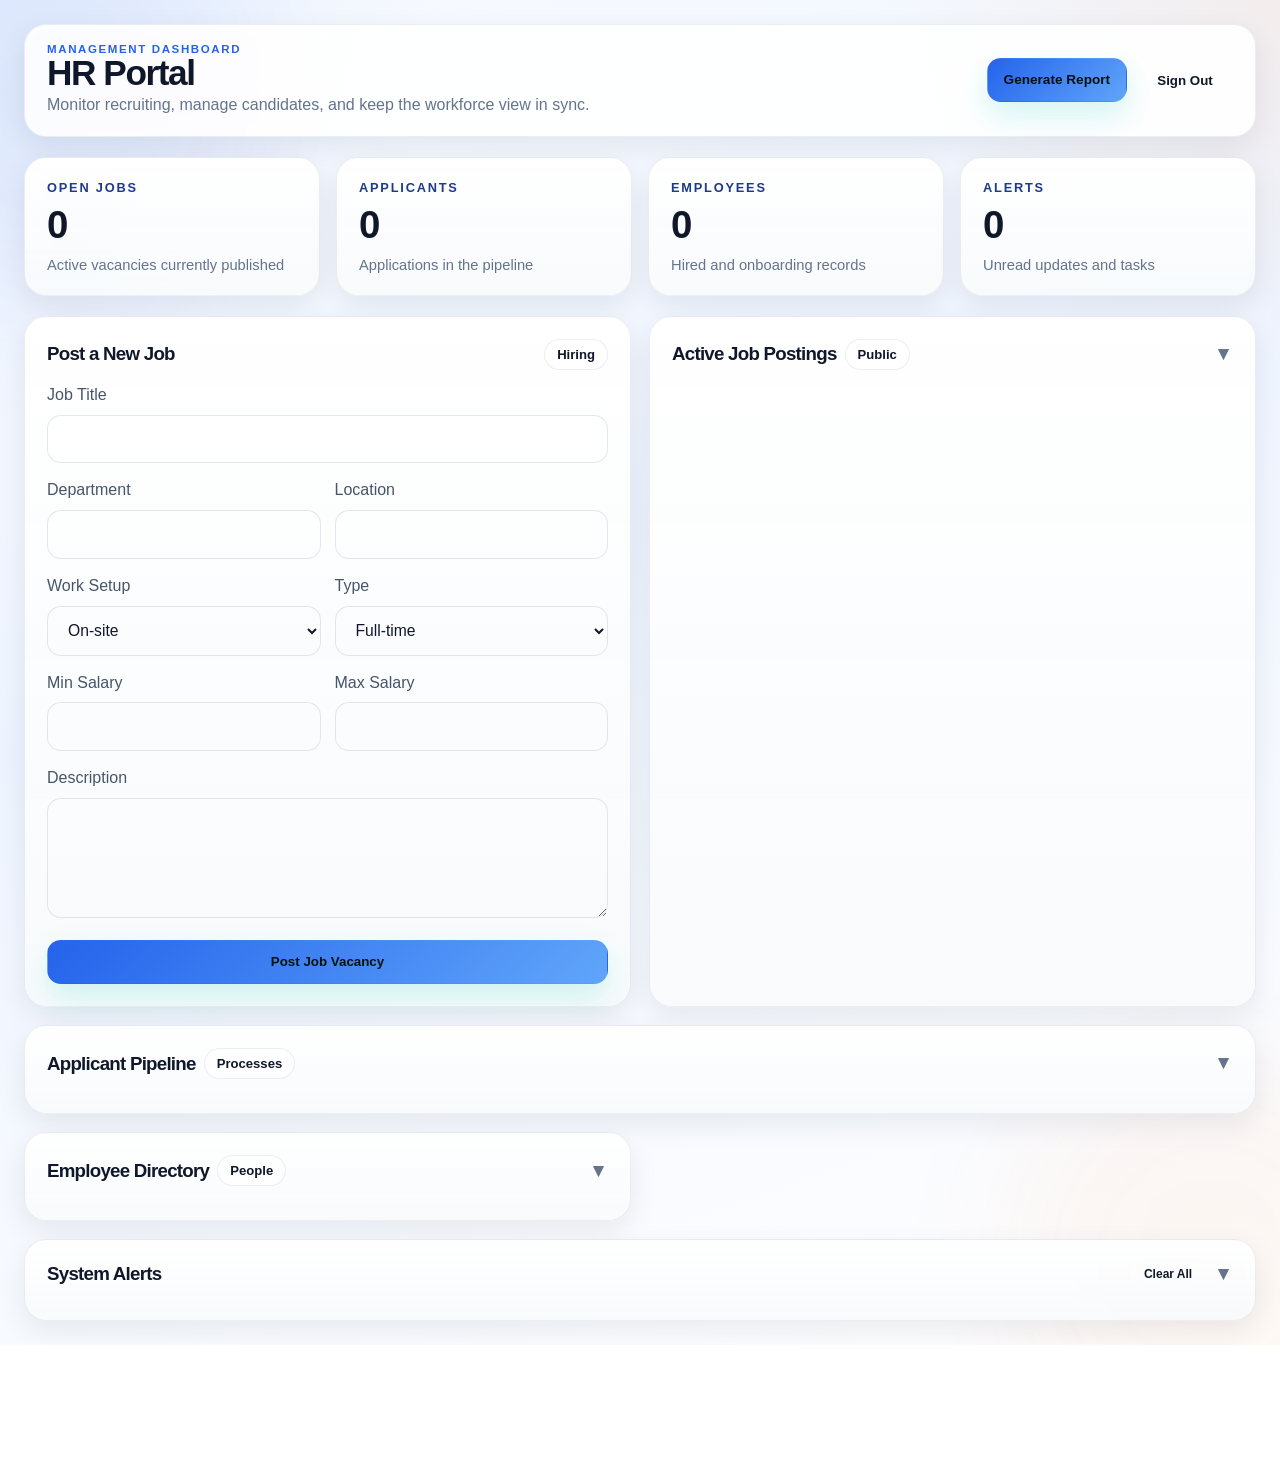
==== commit 1b2fd3f6: "update" ====
--- a/hr.html
+++ b/hr.html
@@ -17,9 +17,6 @@
         <p class="subtle">Monitor recruiting, manage candidates, and keep the workforce view in sync.</p>
       </div>
       <div class="helper-row">
-        <span class="chip" data-scroll-to="job-form-section">Recruitment</span>
-        <span class="chip" data-scroll-to="employee-list">Employees</span>
-        <span class="chip" data-scroll-to="notification-list">Notifications</span>
         <button id="generate-report-btn" class="button button-primary" style="padding: 0.45rem 1rem; font-size: 0.85rem;">Generate Report</button>
         <button id="sign-out-button" class="button button-secondary">Sign Out</button>
       </div>
@@ -81,18 +78,24 @@
 
       <div class="card wide-6">
         <div class="section-title">
-          <h3>Active Job Postings</h3>
-          <span class="chip">Public</span>
-        </div>
-        <div id="job-list" class="application-list"></div>
+          <div style="display:flex; align-items:center; gap: 8px;">
+            <h3>Active Job Postings</h3>
+            <span class="chip">Public</span>
+          </div>
+          <button class="collapse-toggle" data-toggle="job-list">▼</button>
+        </div>
+        <div id="job-list" class="application-list" hidden></div>
       </div>
 
       <div class="card wide-12">
         <div class="section-title">
-          <h3>Applicant Pipeline</h3>
-          <span class="chip">Processes</span>
-        </div>
-        <div class="kanban-board">
+          <div style="display:flex; align-items:center; gap: 8px;">
+            <h3>Applicant Pipeline</h3>
+            <span class="chip">Processes</span>
+          </div>
+          <button class="collapse-toggle" data-toggle="kanban-board">▼</button>
+        </div>
+        <div class="kanban-board" id="kanban-board" hidden>
           <div class="kanban-col">
             <div class="kanban-header"><span>Received</span> <span class="kanban-count" id="count-received">0</span></div>
             <div id="list-received" class="application-list" style="margin-top:0;"></div>
@@ -118,18 +121,24 @@
 
       <div class="card wide-6">
         <div class="section-title">
-          <h3>Employee Directory</h3>
-          <span class="chip">People</span>
-        </div>
-        <div id="employee-list" class="application-list"></div>
+          <div style="display:flex; align-items:center; gap: 8px;">
+            <h3>Employee Directory</h3>
+            <span class="chip">People</span>
+          </div>
+          <button class="collapse-toggle" data-toggle="employee-list">▼</button>
+        </div>
+        <div id="employee-list" class="application-list" hidden></div>
       </div>
 
       <div class="card wide-6">
         <div class="section-title">
           <h3>System Alerts</h3>
-          <button class="button button-secondary" style="padding: 0.3rem 0.8rem; font-size: 0.75rem;" data-action="clear-alerts">Clear All</button>
-        </div>
-        <div id="notification-list" class="application-list"></div>
+          <div style="display: flex; gap: 8px; align-items: center;">
+            <button class="button button-secondary" style="padding: 0.3rem 0.8rem; font-size: 0.75rem;" data-action="clear-alerts">Clear All</button>
+            <button class="collapse-toggle" data-toggle="notification-list">▼</button>
+          </div>
+        </div>
+        <div id="notification-list" class="application-list" hidden></div>
       </div>
     </div>
   </div>
--- a/styles.css
+++ b/styles.css
@@ -66,7 +66,6 @@
   animation: floatIn 520ms cubic-bezier(0.16, 1, 0.3, 1) both;
 }
 
-/* Hero Panel & Brand Modernization */
 .hero-panel {
   position: relative; overflow: hidden; border-radius: calc(var(--radius) + 6px);
   padding: clamp(28px, 4vw, 48px); background: linear-gradient(145deg, rgba(255,255,255,0.92), rgba(255,255,255,0.78));
@@ -85,21 +84,13 @@
   border-radius: 999px; background: rgba(255,255,255,0.95); border: 1px solid var(--surface-border);
   color: var(--text-main); margin-bottom: 28px; box-shadow: var(--shadow-sm);
 }
-
-/* New High-Contrast 2-Color Logo */
 .brand-mark {
   width: 48px; height: 48px; border-radius: 50%; display: grid; place-items: center;
   background: linear-gradient(135deg, #0f172a 0%, #f97316 100%); color: white;
   font-size: 1.4rem; font-weight: 900; box-shadow: 0 8px 20px rgba(15, 23, 42, 0.15);
 }
 
-/* Fluid Grid Fix for Mobile Overflow */
-.hero-grid { 
-  display: grid; 
-  grid-template-columns: repeat(auto-fit, minmax(200px, 1fr)); 
-  gap: 16px; 
-  margin-top: 28px; 
-}
+.hero-grid { display: grid; grid-template-columns: repeat(auto-fit, minmax(200px, 1fr)); gap: 16px; margin-top: 28px; }
 .hero-stat { padding: 18px; border-radius: var(--radius-sm); background: rgba(255,255,255,0.88); border: 1px solid var(--surface-border); }
 .hero-stat strong, .panel-card strong, .metric-value { display: block; font-size: clamp(1.6rem, 3vw, 2.4rem); font-weight: 800; letter-spacing: -0.04em; margin-top: 8px; }
 
@@ -126,7 +117,6 @@
 p, label { color: var(--text-muted); line-height: 1.6; }
 .subtle { color: var(--text-soft); }
 
-/* Card Foundations */
 .card, .panel-card, .section-card, .compact-card {
   background: linear-gradient(180deg, rgba(255,255,255,0.96), rgba(248,250,252,0.94));
   border: 1px solid var(--surface-border); border-radius: var(--radius); padding: 22px;
@@ -138,7 +128,6 @@
   transform: translateY(-3px); box-shadow: var(--shadow-lg); border-color: rgba(255,255,255,0.18);
 }
 
-/* Grid Layouts */
 .dashboard-grid { display: grid; grid-template-columns: repeat(12, minmax(0, 1fr)); gap: 18px; width: 100%; }
 .dashboard-grid > .card, .dashboard-grid > .section-card, .dashboard-grid > .compact-card, .dashboard-grid > div { grid-column: span 12; }
 .dashboard-grid > div:has(#job-browse-list), .dashboard-grid > div:has(#notification-list), .dashboard-grid > .full-width { grid-column: span 12; }
@@ -153,7 +142,7 @@
 .panel-grid { display: grid; grid-template-columns: repeat(4, minmax(0, 1fr)); gap: 16px; margin-bottom: 20px; }
 .panel-card { min-height: 130px; display: flex; flex-direction: column; justify-content: space-between; animation: glowPulse 8s ease-in-out infinite; }
 .metric-card { padding: 18px 20px; }
-.metric-label { font-size: 0.78rem; letter-spacing: 0.14em; text-transform: uppercase; color: #a7f3d0; }
+.metric-label { font-size: 0.8rem; letter-spacing: 0.14em; text-transform: uppercase; color: #1e3a8a; font-weight: 800; }
 .metric-value { color: var(--text-main); }
 .metric-foot { margin-top: 10px; color: var(--text-soft); font-size: 0.92rem; }
 
@@ -171,7 +160,6 @@
 }
 textarea { resize: vertical; min-height: 120px; }
 
-/* Robust Button Styling */
 .button, .status-pill, .chip, .tab-btn {
   white-space: nowrap !important;
   word-break: keep-all !important; 
@@ -191,6 +179,12 @@
 .button-secondary:hover { background: rgba(255,255,255,0.12); border-color: rgba(255,255,255,0.22); }
 .button[disabled] { opacity: 0.55; cursor: not-allowed; transform: none; box-shadow: none; }
 
+/* Collapsible Toggles */
+.collapse-toggle {
+  background: none; border: none; font-size: 1.2rem; cursor: pointer; color: var(--text-soft); transition: transform 0.3s cubic-bezier(0.4, 0, 0.2, 1); outline: none;
+}
+.collapse-toggle:hover { color: var(--primary); }
+
 .tabs { display: flex; gap: 0.5rem; padding: 0.35rem; border-radius: 16px; background: rgba(255,255,255,0.08); border: 1px solid rgba(255,255,255,0.1); margin-bottom: 1.25rem; }
 .tab-btn { flex: 1; padding: 0.75rem 1rem; border-radius: 12px; border: none; background: transparent; font-weight: 700; cursor: pointer; transition: var(--transition); color: var(--text-soft); }
 .tab-btn.active { background: rgba(255,255,255,0.96); color: var(--text-main); box-shadow: inset 0 0 0 1px rgba(255,255,255,0.12); }
@@ -207,7 +201,6 @@
 .status-pill[data-status="hired"], .status-pill[data-status="active"] { color: #bbf7d0; }
 .status-pill[data-status="rejected"], .status-pill[data-status="terminated"] { color: #fecaca; }
 
-/* Modern Floating Toast Notification */
 .banner {
   position: fixed; top: 24px; left: 50%; transform: translateX(-50%); z-index: 9999;
   padding: 12px 24px; text-align: center; font-size: 0.95rem; font-weight: 600;
@@ -234,7 +227,6 @@
 a { color: #2563eb; text-decoration: none; }
 a:hover { text-decoration: underline; }
 
-/* Custom Input Icons & Separators */
 .input-icon-wrap { position: relative; display: flex; align-items: center; width: 100%; }
 .input-icon-wrap input { padding-right: 2.8rem; }
 .icon-btn { position: absolute; right: 10px; top: 12px; background: none; border: none; color: var(--text-soft); cursor: pointer; padding: 4px; transition: color var(--transition); }
@@ -243,73 +235,95 @@
 .divider-text::before, .divider-text::after { content: ''; flex: 1; border-bottom: 1px solid var(--surface-border); }
 .divider-text span { padding: 0 14px; }
 
-/* Password Strength Indicator */
 .password-reqs { display: flex; flex-direction: column; gap: 6px; font-size: 0.82rem; color: var(--text-soft); margin-top: -6px; margin-bottom: 10px; padding-left: 4px; }
 .req-item { display: flex; align-items: center; gap: 8px; transition: color var(--transition); }
 .req-icon::before { content: "○"; display: inline-block; width: 14px; font-size: 0.9rem; }
 .req-item.valid { color: var(--good); }
 .req-item.valid .req-icon::before { content: "✓"; font-weight: 800; font-size: 1rem; }
 
-/* Modal Dialogs */
 .modal-dialog { border: none; border-radius: var(--radius); padding: 24px; background: var(--surface-strong); box-shadow: var(--shadow-lg); max-width: 420px; width: 100%; margin: auto; backdrop-filter: blur(14px); color: var(--text-main); animation: floatIn 0.3s ease-out; }
 .modal-dialog::backdrop { background: rgba(15, 23, 42, 0.5); backdrop-filter: blur(4px); }
 .modal-dialog h3 { margin-top: 0; margin-bottom: 8px; }
 
+/* Avatar Profile Fallbacks */
+.avatar-fallback {
+  width: 42px; height: 42px; border-radius: 50%; background: #e2e8f0;
+  display: grid; place-items: center; font-size: 0.9rem; color: #64748b;
+  flex-shrink: 0; font-weight: 800; text-transform: uppercase;
+}
+.avatar-fallback-lg {
+  width: 64px; height: 64px; border-radius: 16px; border: 1px solid #cbd5e1; background: #f8fafc;
+  display: grid; place-items: center; font-size: 1.2rem; color: #64748b;
+  flex-shrink: 0; font-weight: 800; text-transform: uppercase; text-align: center;
+}
+
 /* -------------------------------------------
    CARD OVERFLOW & FLEX WRAPPING FIXES 
 ---------------------------------------------*/
-.compact-card {
-  overflow-wrap: break-word;
-  word-break: normal;
-  max-width: 100%;
-  box-sizing: border-box;
-}
-
-.app-meta, .job-description, .browse-description {
-  width: 100%;
-  overflow: hidden;
-  text-overflow: ellipsis;
-}
-
-.compact-card .button, 
-.status-pill {
-  white-space: nowrap;
-  flex: 1 1 auto;
-  text-align: center;
-}
-
-.compact-card > div[style*="display: flex"],
-.compact-card > div[style*="display:flex"] {
+.compact-card { overflow-wrap: break-word; word-break: normal; max-width: 100%; box-sizing: border-box; }
+.app-meta, .job-description, .browse-description { width: 100%; overflow: hidden; text-overflow: ellipsis; display: -webkit-box; -webkit-line-clamp: 4; -webkit-box-orient: vertical; }
+
+.app-card-header {
+  display: flex;
+  flex-direction: row;
+  justify-content: space-between;
+  align-items: flex-start;
+  gap: 1rem;
+  flex-wrap: wrap; 
+}
+.app-card-identity {
+  display: flex;
+  gap: 1rem;
+  align-items: center;
+  min-width: 0;
+}
+.app-card-actions {
+  display: flex;
+  flex-direction: row;
   flex-wrap: wrap;
-  gap: 12px;
-  max-width: 100%;
-}
-
-img {
-  max-width: 100%;
-  height: auto;
-}
-
-/* Kanban Pipeline Styles */
-.kanban-board {
-  display: flex; gap: 16px; overflow-x: auto; padding-bottom: 12px;
-  align-items: flex-start; -webkit-overflow-scrolling: touch; width: 100%;
-}
-.kanban-col {
-  min-width: 280px; flex: 0 0 280px; max-width: 85vw;
-  background: rgba(255,255,255,0.4); border: 1px solid var(--surface-border);
-  border-radius: var(--radius-sm); padding: 16px; display: flex; flex-direction: column; gap: 12px;
-}
+  gap: 0.8rem;
+  align-items: center;
+  justify-content: flex-end;
+  flex-shrink: 0;
+}
+
+.compact-card .button, .status-pill { white-space: nowrap; flex: 1 1 auto; text-align: center; }
+.compact-card > div[style*="display: flex"], .compact-card > div[style*="display:flex"] { flex-wrap: wrap; gap: 12px; max-width: 100%; }
+
+/* Graphical Timeline Progress Bar */
+.timeline-wrapper { width: 100%; overflow-x: hidden; }
+.timeline-container {
+  display: flex; align-items: center; justify-content: space-between;
+  margin: 1.5rem 0; width: 100%; position: relative;
+}
+.timeline-step { display: flex; flex-direction: column; align-items: center; gap: 6px; position: relative; z-index: 2; }
+.timeline-dot {
+  width: 14px; height: 14px; border-radius: 50%; background: #e2e8f0;
+  border: 2px solid #fff; box-shadow: 0 0 0 2px #e2e8f0; transition: var(--transition);
+}
+.timeline-step.completed .timeline-dot { background: var(--primary); box-shadow: 0 0 0 2px var(--primary); }
+.timeline-step.active .timeline-dot { background: var(--accent); box-shadow: 0 0 0 2px var(--accent); }
+.timeline-step.rejected .timeline-dot { background: var(--bad); box-shadow: 0 0 0 2px var(--bad); }
+
+.timeline-label { font-size: 0.65rem; font-weight: 800; color: var(--text-soft); text-transform: uppercase; letter-spacing: 0.05em; }
+.timeline-step.completed .timeline-label, .timeline-step.active .timeline-label { color: var(--text-main); }
+.timeline-step.rejected .timeline-label { color: var(--bad); }
+
+.timeline-line { flex: 1; height: 3px; background: #e2e8f0; margin: 0 8px; transform: translateY(-10px); border-radius: 2px; transition: var(--transition); }
+.timeline-line.completed { background: var(--primary); }
+.timeline-line.rejected { background: var(--bad); }
+
+/* Kanban */
+.kanban-board { display: flex; gap: 16px; overflow-x: auto; padding-bottom: 12px; align-items: flex-start; -webkit-overflow-scrolling: touch; width: 100%; }
+.kanban-col { min-width: 280px; flex: 0 0 280px; max-width: 85vw; background: rgba(255,255,255,0.4); border: 1px solid var(--surface-border); border-radius: var(--radius-sm); padding: 16px; display: flex; flex-direction: column; gap: 12px; }
 .kanban-header { font-size: 0.85rem; font-weight: 800; text-transform: uppercase; letter-spacing: 0.1em; color: var(--text-muted); display: flex; justify-content: space-between; align-items: center; }
 .kanban-count { background: var(--surface-border); padding: 2px 8px; border-radius: 999px; font-size: 0.75rem; color: var(--text-main); }
 
-/* Notification Interactive Styles */
 .notification-card { transition: transform 0.2s, box-shadow 0.2s; }
 .notification-card.unread { background: rgba(255,255,255,0.95) !important; border-left: 4px solid var(--primary) !important; }
 .notification-card.read { background: rgba(255,255,255,0.4) !important; border-left: 4px solid transparent !important; opacity: 0.8; }
 .notification-card:hover { transform: translateY(-2px); box-shadow: var(--shadow-sm); }
 
-/* Back to Top Button */
 #back-to-top {
   position: fixed; bottom: 24px; right: 24px; z-index: 1000; border-radius: 50%;
   width: 50px; height: 50px; padding: 0; display: flex; align-items: center;
@@ -324,75 +338,51 @@
 /* -------------------------------------------
    RESPONSIVE MEDIA QUERIES
 ---------------------------------------------*/
-
-/* Tablet Layout */
 @media (max-width: 1050px) {
-  .dashboard-grid {
-    display: flex !important;
-    flex-direction: column !important;
-    gap: 20px;
-  }
-  .dashboard-grid > div {
-    width: 100% !important;
-    max-width: 100% !important;
-    margin: 0 !important;
-  }
+  .dashboard-grid { display: flex !important; flex-direction: column !important; gap: 20px; }
+  .dashboard-grid > div { width: 100% !important; max-width: 100% !important; margin: 0 !important; }
   .panel-grid { grid-template-columns: repeat(2, 1fr); }
   .auth-shell { grid-template-columns: 1fr; }
   .hero-panel { min-height: auto; }
 }
 
-/* Mobile Screens */
 @media (max-width: 650px) {
   body { padding: 12px; }
   .shell { width: 100%; overflow: hidden; }
-  
-  .card, .panel-card, .section-card, .compact-card {
-    padding: 16px;
-    box-sizing: border-box;
-    width: 100%;
-  }
-
+  .card, .panel-card, .section-card, .compact-card { padding: 16px; box-sizing: border-box; width: 100%; }
   .panel-grid { grid-template-columns: 1fr; }
   .form-grid { grid-template-columns: 1fr; }
-  
   .page-header { flex-direction: column; align-items: flex-start; gap: 16px; }
   .helper-row { width: 100%; flex-wrap: wrap; justify-content: flex-start; gap: 8px; }
   .helper-row > * { flex: 1 1 auto; text-align: center; }
-
   .brand-row { flex-direction: column; align-items: flex-start; text-align: left; border-radius: 18px; padding: 16px; }
 
-  /* Smooth Edge-to-Edge Kanban Scrolling on phones */
-  .kanban-board {
-    margin-left: -16px;
-    padding-left: 16px;
-    padding-right: 16px;
-    width: calc(100% + 32px);
+  /* App Card Mobile Stack Fix */
+  .app-card-header { flex-direction: column; align-items: stretch; gap: 1rem; }
+  .app-card-actions { flex-direction: row; justify-content: flex-start; align-items: center; width: 100%; gap: 10px;}
+
+  /* Mobile Timeline Split strictly into Flex Wrap to force 2 rows */
+  .timeline-wrapper { overflow: visible; margin: 24px 0; padding: 0; width: 100%; }
+  .timeline-container { 
+    display: flex; 
+    flex-wrap: wrap; 
+    justify-content: center; 
+    gap: 24px 10px; 
   }
-
-  /* Modals full width */
+  .timeline-step { flex: 0 0 30%; text-align: center; }
+  .timeline-line { display: none; } /* Hidden on mobile to prevent flow breaks */
+
+  .kanban-board { margin-left: -16px; padding-left: 16px; padding-right: 16px; width: calc(100% + 32px); }
   .modal-dialog { width: calc(100% - 24px); padding: 18px; }
 }
 
-/* Smaller Mobile Screens: Stack Buttons */
 @media (max-width: 480px) {
   .compact-card > div[style*="display: flex"],
-  .compact-card > div[style*="display:flex"] {
-    flex-direction: column;
-    align-items: stretch !important;
-  }
+  .compact-card > div[style*="display:flex"] { flex-direction: column; align-items: stretch !important; }
   .compact-card > div[style*="display: flex"] > div,
-  .compact-card > div[style*="display:flex"] > button {
-    width: 100%;
-  }
-}
-
-/* Accessibility */
+  .compact-card > div[style*="display:flex"] > button { width: 100%; }
+}
+
 @media (prefers-reduced-motion: reduce) {
-  *, *::before, *::after {
-    animation-duration: 0.01ms !important;
-    animation-iteration-count: 1 !important;
-    transition-duration: 0.01ms !important;
-    scroll-behavior: auto !important;
-  }
+  *, *::before, *::after { animation-duration: 0.01ms !important; animation-iteration-count: 1 !important; transition-duration: 0.01ms !important; scroll-behavior: auto !important; }
 }
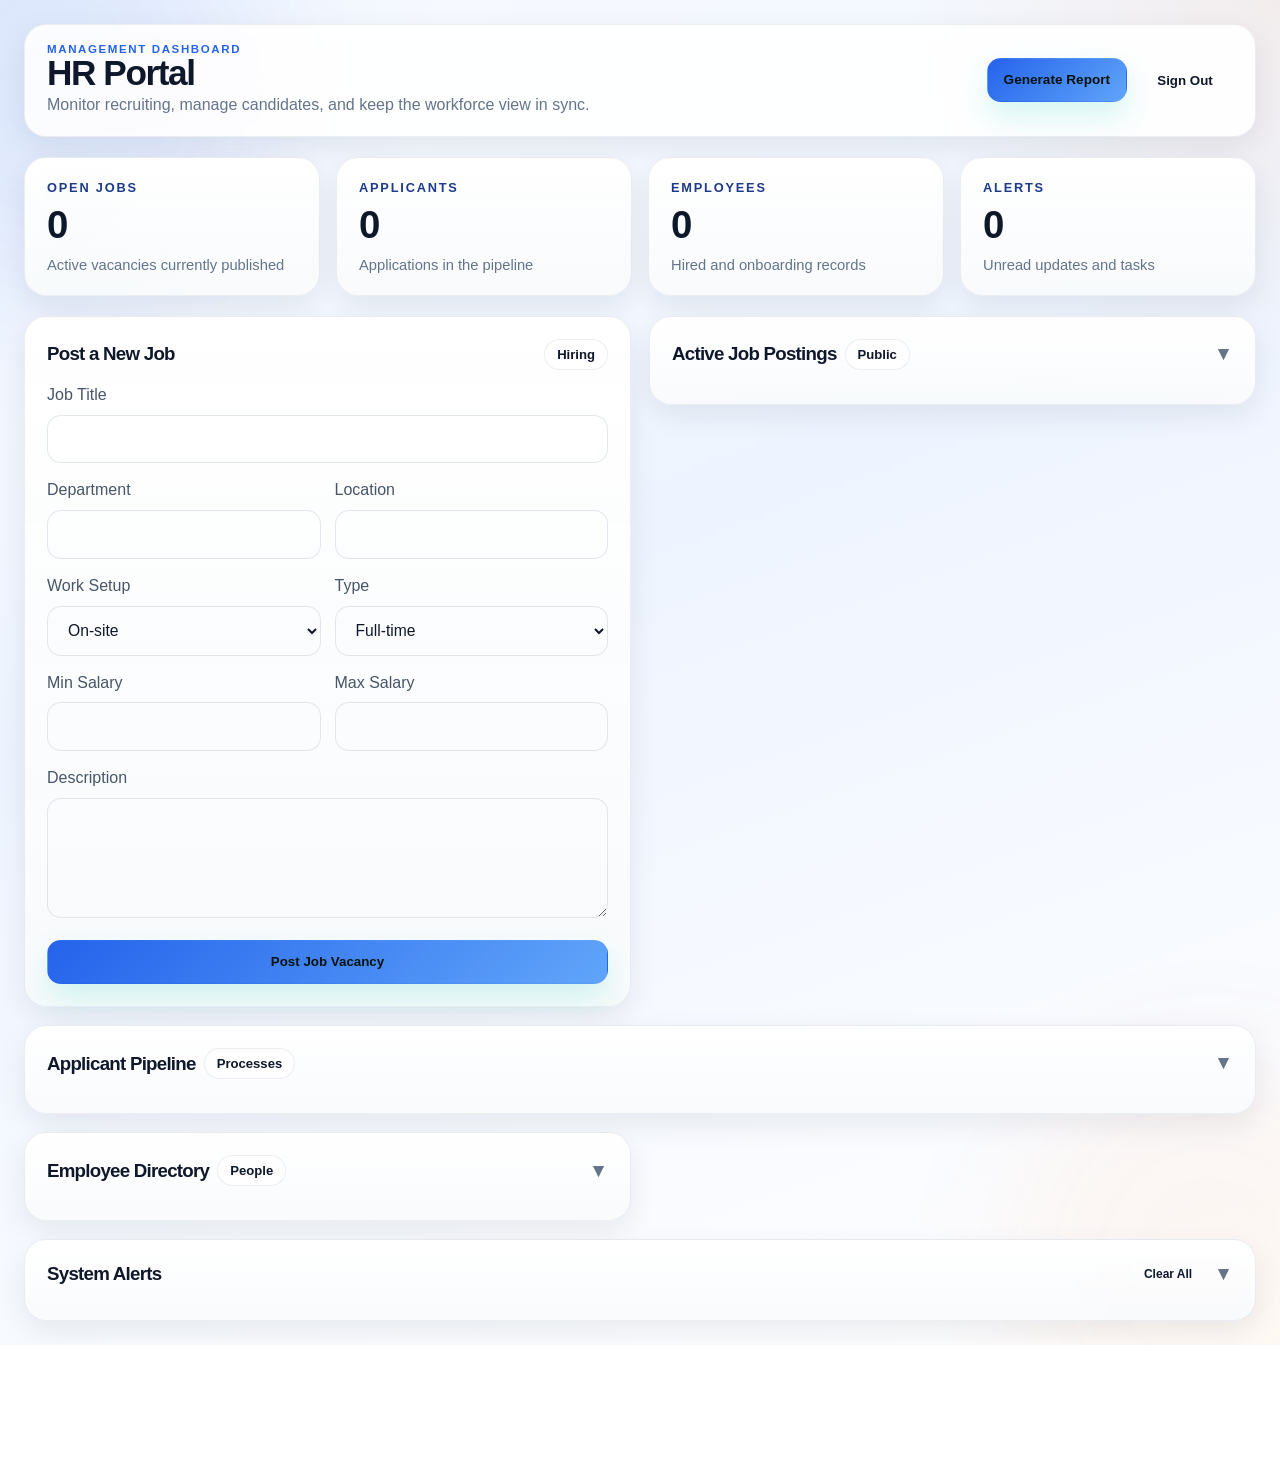
==== commit 672fbb7a: "update" ====
--- a/hr.html
+++ b/hr.html
@@ -194,9 +194,6 @@
     </article>
   </template>
 
-  <!-- Back to top button -->
-  <button id="back-to-top" class="button button-primary" title="Back to Top">↑</button>
-
   <script>
     window.SUPABASE_CONFIG = {
       url: 'https://hshdlewjdrkfjoprgcqb.supabase.co',
--- a/styles.css
+++ b/styles.css
@@ -128,7 +128,8 @@
   transform: translateY(-3px); box-shadow: var(--shadow-lg); border-color: rgba(255,255,255,0.18);
 }
 
-.dashboard-grid { display: grid; grid-template-columns: repeat(12, minmax(0, 1fr)); gap: 18px; width: 100%; }
+/* Grid Layouts with "align-items: start" to fix stretch issue */
+.dashboard-grid { display: grid; grid-template-columns: repeat(12, minmax(0, 1fr)); gap: 18px; width: 100%; align-items: start; }
 .dashboard-grid > .card, .dashboard-grid > .section-card, .dashboard-grid > .compact-card, .dashboard-grid > div { grid-column: span 12; }
 .dashboard-grid > div:has(#job-browse-list), .dashboard-grid > div:has(#notification-list), .dashboard-grid > .full-width { grid-column: span 12; }
 .dashboard-grid .wide-2 { grid-column: span 2; }
@@ -277,6 +278,9 @@
   align-items: center;
   min-width: 0;
 }
+.app-card-identity img {
+  width: 64px; height: 64px; object-fit: cover; border-radius: 16px; border: 1px solid var(--surface-border); background: #fff; flex-shrink: 0;
+}
 .app-card-actions {
   display: flex;
   flex-direction: row;
@@ -323,16 +327,6 @@
 .notification-card.unread { background: rgba(255,255,255,0.95) !important; border-left: 4px solid var(--primary) !important; }
 .notification-card.read { background: rgba(255,255,255,0.4) !important; border-left: 4px solid transparent !important; opacity: 0.8; }
 .notification-card:hover { transform: translateY(-2px); box-shadow: var(--shadow-sm); }
-
-#back-to-top {
-  position: fixed; bottom: 24px; right: 24px; z-index: 1000; border-radius: 50%;
-  width: 50px; height: 50px; padding: 0; display: flex; align-items: center;
-  justify-content: center; font-size: 1.4rem; font-weight: bold; opacity: 0;
-  visibility: hidden; transition: opacity var(--transition), visibility var(--transition), transform var(--transition);
-  box-shadow: var(--shadow-lg);
-}
-#back-to-top.visible { opacity: 1; visibility: visible; transform: translateY(0); }
-#back-to-top:hover { transform: translateY(-4px); }
 
 
 /* -------------------------------------------
@@ -362,15 +356,15 @@
   .app-card-actions { flex-direction: row; justify-content: flex-start; align-items: center; width: 100%; gap: 10px;}
 
   /* Mobile Timeline Split strictly into Flex Wrap to force 2 rows */
-  .timeline-wrapper { overflow: visible; margin: 24px 0; padding: 0; width: 100%; }
+  .timeline-wrapper { overflow: visible !important; margin: 24px 0; padding: 0; width: 100%; }
   .timeline-container { 
-    display: flex; 
-    flex-wrap: wrap; 
-    justify-content: center; 
-    gap: 24px 10px; 
+    display: flex !important; 
+    flex-wrap: wrap !important; 
+    justify-content: center !important; 
+    gap: 24px 10px !important; 
   }
-  .timeline-step { flex: 0 0 30%; text-align: center; }
-  .timeline-line { display: none; } /* Hidden on mobile to prevent flow breaks */
+  .timeline-step { flex: 0 0 30% !important; text-align: center; }
+  .timeline-line { display: none !important; } 
 
   .kanban-board { margin-left: -16px; padding-left: 16px; padding-right: 16px; width: calc(100% + 32px); }
   .modal-dialog { width: calc(100% - 24px); padding: 18px; }
